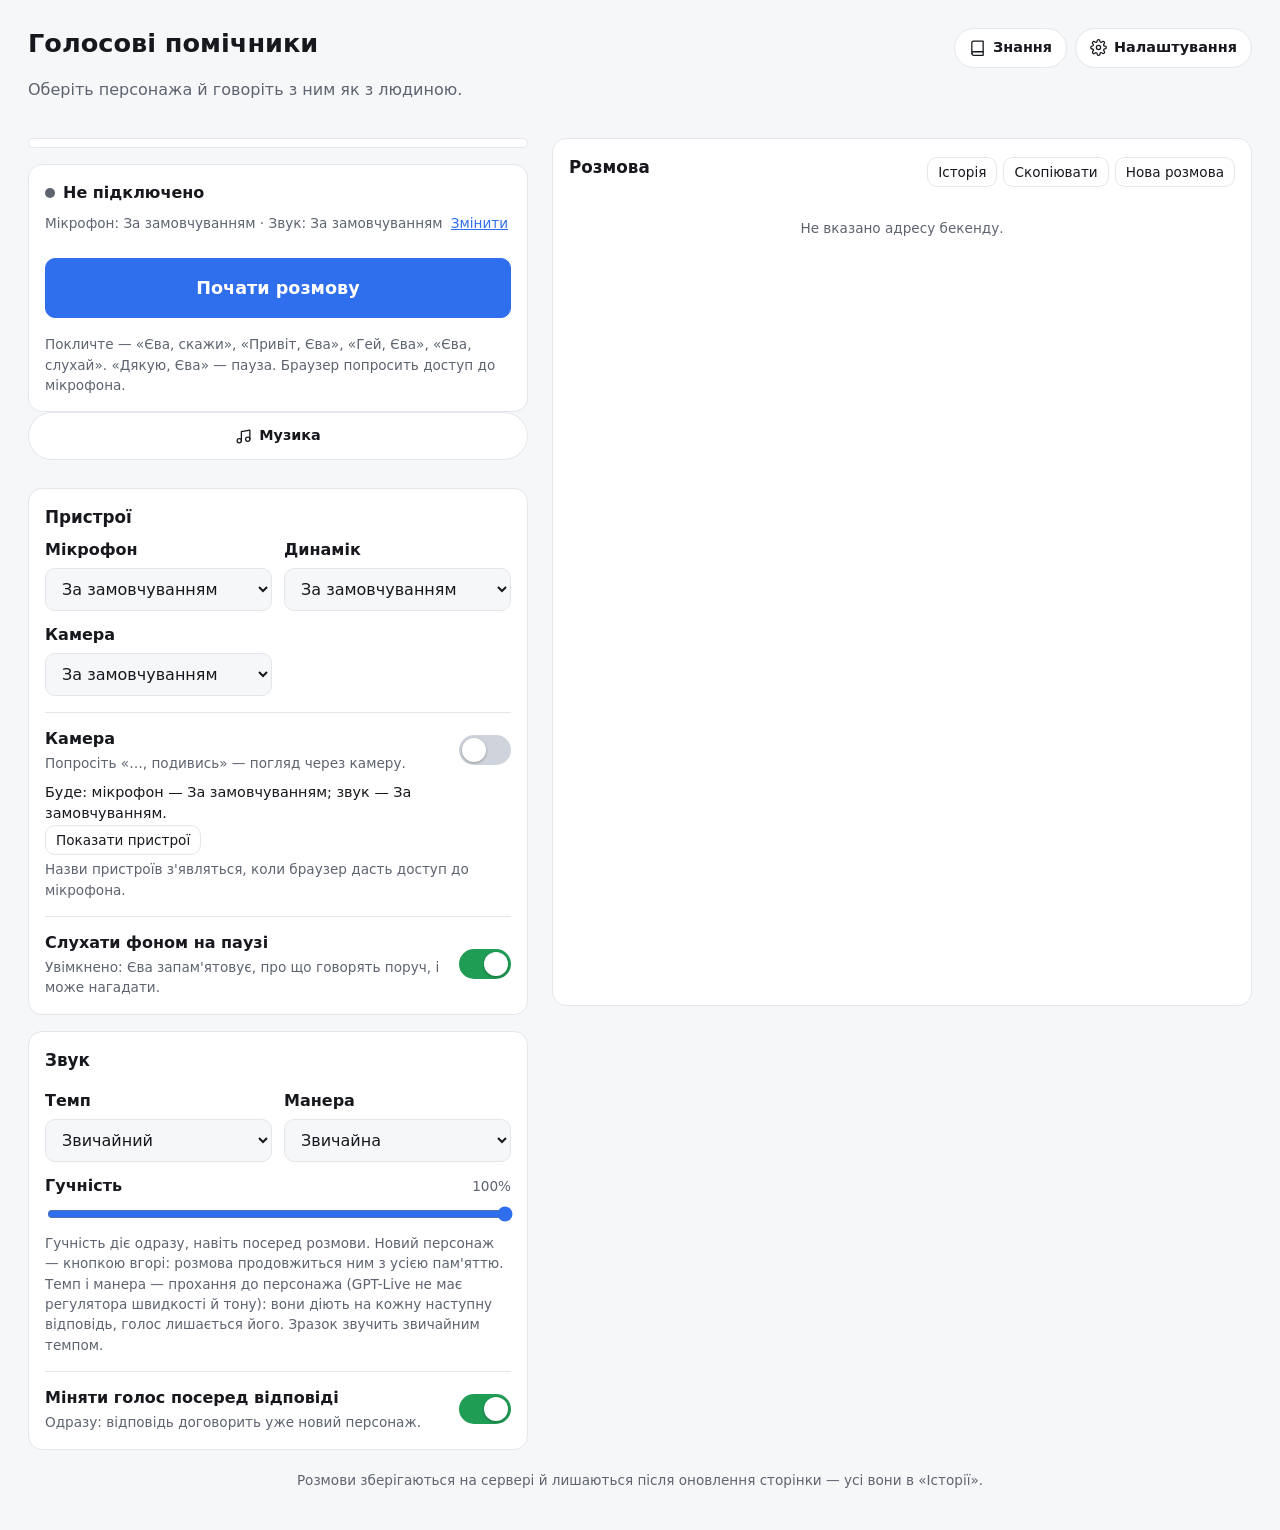
==== web/index.html @ 14c35d4f "Музика: кнопка на старому місці (над панеллю, де була картка), не в шапці Co-Authored-By: Claude Son" ====
<!doctype html>
<html lang="uk">
<head>
  <meta charset="utf-8">
  <meta name="viewport" content="width=device-width, initial-scale=1">
  <title>Голосові помічники</title>
  <meta name="description" content="Голосові помічники з характером: розмова голосом через GPT-Live.">
  <link rel="icon" type="image/png" sizes="32x32" href="favicon-32.png">
  <link rel="icon" type="image/png" sizes="48x48" href="favicon-48.png">
  <link rel="apple-touch-icon" href="apple-touch-icon.png">
  <link rel="stylesheet" href="style.css">
  <script src="config.js"></script>
  <script src="app.js" defer></script>
</head>
<body>
  <main class="wrap app">
    <header class="page-head">
      <div>
        <h1>Голосові помічники</h1>
        <p class="sub">Оберіть персонажа й говоріть з ним як з людиною.</p>
      </div>
      <nav class="head-links" aria-label="Сторінки">
        <a id="knowledgeLink" class="nav-btn" href="knowledge.html" hidden
          title="Список гостей і факти про подію для консьєржа: завантажити таблицю чи документ"><svg class="nav-icon" viewBox="0 0 24 24" aria-hidden="true"><path d="M4 5.5A2.5 2.5 0 0 1 6.5 3H20v15H6.5A2.5 2.5 0 0 0 4 20.5z"/><path d="M4 20.5A2.5 2.5 0 0 0 6.5 23H20v-5"/></svg><span>Знання</span></a>
        <a id="settingsLink" class="nav-btn" href="settings.html" aria-label="Налаштування"
          title="Версія й моделі, довідка"><svg class="nav-icon" viewBox="0 0 24 24" aria-hidden="true"><circle cx="12" cy="12" r="3"/><path d="M19.4 15a1.7 1.7 0 0 0 .3 1.8l.1.1a2 2 0 1 1-2.8 2.8l-.1-.1a1.7 1.7 0 0 0-1.8-.3 1.7 1.7 0 0 0-1 1.5V21a2 2 0 1 1-4 0v-.1a1.7 1.7 0 0 0-1.1-1.5 1.7 1.7 0 0 0-1.8.3l-.1.1a2 2 0 1 1-2.8-2.8l.1-.1a1.7 1.7 0 0 0 .3-1.8 1.7 1.7 0 0 0-1.5-1H3a2 2 0 1 1 0-4h.1a1.7 1.7 0 0 0 1.5-1.1 1.7 1.7 0 0 0-.3-1.8l-.1-.1a2 2 0 1 1 2.8-2.8l.1.1a1.7 1.7 0 0 0 1.8.3H9a1.7 1.7 0 0 0 1-1.5V3a2 2 0 1 1 4 0v.1a1.7 1.7 0 0 0 1 1.5 1.7 1.7 0 0 0 1.8-.3l.1-.1a2 2 0 1 1 2.8 2.8l-.1.1a1.7 1.7 0 0 0-.3 1.8V9a1.7 1.7 0 0 0 1.5 1H21a2 2 0 1 1 0 4h-.1a1.7 1.7 0 0 0-1.5 1z"/></svg><span class="wide-only">Налаштування</span></a>
      </nav>
    </header>

    <nav id="characters" class="mode-tabs" role="tablist" aria-label="Персонаж"></nav>
    <!-- «Консьєрж» is hidden for now (the code stays): the page always opens an assistant call. -->
    <button id="modeAssistant" type="button" hidden></button>
    <button id="modeConcierge" type="button" hidden></button>

    <section class="card call">
      <div class="status-line">
        <span id="dot" class="dot" aria-hidden="true"></span>
        <span id="status">Не підключено</span>
      </div>
      <p id="meter" class="meter" hidden
        title="Час, поки відкрита сесія GPT-Live (разом з першими 15 с паузи), і орієнтовна ціна за ним. Інструменти й підсумок фонового слухання оплачуються окремо й тут не враховані."></p>
      <p id="callDevices" class="call-devices"><span id="callDevicesText"></span>
        <a href="#devices" class="call-devices-link">Змінити</a></p>
      <div id="concierge" class="concierge" hidden data-off>
        <div class="guest-line">
          <span class="muted small">Гість</span>
          <strong id="guestName">ще не назвався</strong>
          <span id="guestBadge" class="guest-badge" hidden></span>
        </div>
        <div class="checkin-line">
          <span id="checkinCount" class="muted small">Відмічено гостей: —</span>
          <button id="checkinReset" class="btn ghost small-btn" type="button">Скинути відмітки</button>
        </div>
        <label class="setting check-setting" for="checkQuestion">
          <span class="setting-text">
            <span class="setting-title">Перевірочне питання</span>
            <span id="checkQuestionInfo" class="hint">Після імені помічник питає щось із запису гостя (посаду, хобі…).</span>
          </span>
          <input id="checkQuestion" type="checkbox" class="switch" role="switch" checked>
        </label>
        <p id="conciergeInfo" class="hint">Помічник вітає людину, питає ім'я, звіряє його зі списком у «Знаннях» (двоє з
          однаковим ім'ям — питає прізвище) і ставить одне перевірочне питання. Потім — «Наступний гість».</p>
      </div>
      <div class="voice-block">
        <p id="voiceInfo" class="hint"></p>
        <div id="voiceVariantRow" class="voice-variant" hidden>
          <label class="block-label" for="voiceVariant">Голос</label>
          <div class="row voice-pick">
            <select id="voiceVariant">
              <option value="own">Створений голос (новий)</option>
              <option value="preset">Старий голос (пресет)</option>
            </select>
            <button id="voicePreview" class="btn" disabled>▶ Прослухати</button>
          </div>
          <p id="voiceVariantInfo" class="hint"></p>
        </div>
        <!-- The picked character: set by the buttons above, kept here for the page's logic. -->
        <select id="voice" disabled hidden><option>Завантаження…</option></select>
        <button id="voiceApply" class="btn primary wide" hidden>Застосувати</button>
      </div>
      <button id="talk" class="btn primary big">Почати розмову</button>

      <div class="row">
        <button id="resume" class="btn primary" hidden>Продовжити</button>
        <button id="pause" class="btn ghost" hidden>Пауза</button>
        <button id="micMute" class="btn ghost" type="button" aria-pressed="false" hidden>Вимкнути мікрофон</button>
        <button id="nextGuest" class="btn" hidden>Наступний гість</button>
      </div>
      <p id="wakeHint" class="hint">Покличте помічника на ім'я — «…, скажи», «Привіт, …». «Дякую, …» — пауза.</p>
    </section>

    <div class="music-entry">
      <button id="musicBtn" class="nav-btn music-btn music-entry-btn" type="button" aria-expanded="false" aria-controls="musicCard"
        title="Музика: пісні, Шазам, створити пісню"><svg class="nav-icon" viewBox="0 0 24 24" aria-hidden="true"><path d="M9 18V5l12-2v13"/><circle cx="6" cy="18" r="3"/><circle cx="18" cy="16" r="3"/></svg><span>Музика</span><span id="musicBadge" class="music-badge" hidden></span></button>
    </div>

    <section id="musicCard" class="card" hidden>
      <div class="card-head">
        <h2>Музика</h2>
        <button id="musicClose" class="btn ghost small-btn" type="button" aria-label="Закрити панель «Музика»">✕</button>
      </div>
      <nav class="mode-tabs music-tabs" role="tablist" aria-label="Музика">
        <button type="button" role="tab" data-music-tab="songs" aria-selected="true" aria-controls="musicSongs">Пісні</button>
        <button type="button" role="tab" data-music-tab="shazam" aria-selected="false" aria-controls="musicShazam">Шазам</button>
        <button type="button" role="tab" data-music-tab="create" aria-selected="false" aria-controls="musicCreate">Створити</button>
      </nav>

      <div id="musicSongs" role="tabpanel" data-music-panel="songs">
        <!-- Extensions and audio types, not «audio/*»: with the wildcard iOS offers the photo library and the camera first. -->
        <input id="songFile" type="file" accept=".mp3,.m4a,.aac,.wav,.ogg,.opus,.flac,audio/mpeg,audio/mp4,audio/x-m4a,audio/aac,audio/wav,audio/x-wav,audio/ogg,audio/flac" multiple hidden>
        <div class="row song-row">
          <select id="songSelect" aria-label="Пісня" disabled><option>Пісень ще немає</option></select>
          <button id="songPlay" class="btn primary" type="button" disabled>▶ Увімкнути</button>
          <button id="songDelete" class="btn ghost" type="button" disabled>Видалити</button>
        </div>
        <div class="song-seek">
          <span id="songTime" class="muted small">0:00</span>
          <input id="songSeek" type="range" min="0" max="0" step="1" value="0" aria-label="Позиція в пісні" disabled>
          <span id="songDuration" class="muted small">0:00</span>
        </div>
        <label class="btn ghost small-btn file-btn song-add" for="songFile">Додати пісню з файлу</label>
        <p id="songInfo" class="hint">Пісні спільні для всіх пристроїв і людей: додали з ноутбука — є й на телефоні колеги. Поки грає пісня, помічник на паузі й мовчить, мікрофон вимкнено. Увімкнути можна кнопкою або голосом — «…, увімкни …». Якщо розмова ще йде, пісня чекає 5 секунд тиші.</p>
      </div>

      <div id="musicShazam" role="tabpanel" data-music-panel="shazam" hidden>
        <button id="shazamBtn" class="btn primary big shazam-btn" type="button">🎧 Слухати</button>
        <p id="shazamStatus" class="hint">Піднесіть телефон до музики — послухаю 10 секунд і скажу, що це. Або голосом: «…, що це грає?»</p>
        <div id="shazamResult" class="track-card" hidden></div>
        <div id="shazamHistoryBlock" hidden>
          <h3 class="music-sub">Нещодавно впізнані</h3>
          <ul id="shazamHistory" class="track-history"></ul>
        </div>
      </div>

      <div id="musicCreate" role="tabpanel" data-music-panel="create" hidden>
        <label class="block-label" for="genPrompt">Яка пісня</label>
        <textarea id="genPrompt" rows="2" maxlength="1500"
          placeholder="Весела поп-пісня про осінній Львів, жіночий вокал, гітара, бадьорий темп"></textarea>
        <label class="block-label" for="genLyrics">Текст <span class="muted small">(необов'язково)</span></label>
        <textarea id="genLyrics" rows="4" maxlength="4000" placeholder="[Verse]&#10;…&#10;[Chorus]&#10;…"></textarea>
        <div class="row gen-row">
          <input id="genTitle" type="text" maxlength="80" placeholder="Назва (необов'язково)" aria-label="Назва пісні">
          <label class="gen-check"><input id="genInstrumental" type="checkbox"> Без вокалу</label>
        </div>
        <button id="genBtn" class="btn primary wide" type="button">Створити пісню</button>
        <p id="genInfo" class="hint">Пісня пишеться хвилину-дві й з'являється у «Піснях» — для всіх. Або голосом: «…, напиши пісню про …».</p>
        <ul id="genJobs" class="gen-jobs"></ul>
      </div>
    </section>

    <section id="conversation" class="card">
      <div class="card-head">
        <h2>Розмова</h2>
        <div class="head-actions">
          <a id="historyLink" class="btn ghost small-btn" href="history.html" title="Усі збережені розмови">Історія</a>
          <button id="copyChat" class="btn ghost small-btn">Скопіювати</button>
          <button id="newChat" class="btn ghost small-btn">Нова розмова</button>
        </div>
      </div>
      <div id="log" class="log" aria-live="polite">
        <p class="muted empty">Тут з'являтиметься текст розмови.</p>
      </div>
    </section>

    <section id="devices" class="card">
      <h2>Пристрої</h2>
      <div class="devices">
        <div>
          <label for="micSelect">Мікрофон</label>
          <select id="micSelect"><option value="">За замовчуванням</option></select>
        </div>
        <div>
          <label for="speakerSelect">Динамік</label>
          <select id="speakerSelect"><option value="">За замовчуванням</option></select>
          <p id="speakerFixed" class="device-fixed" hidden></p>
        </div>
        <div>
          <label for="cameraSelect">Камера</label>
          <select id="cameraSelect"><option value="">За замовчуванням</option></select>
        </div>
      </div>
      <label class="setting" for="camera">
        <span class="setting-text">
          <span class="setting-title">Камера</span>
          <span id="cameraInfo" class="hint">Попросіть «…, подивись» — погляд через камеру.</span>
        </span>
        <input id="camera" type="checkbox" class="switch" role="switch">
      </label>
      <!-- Phones and tablets: which side looks. Front — «подивись на мене»; back — what is in front of you. -->
      <div id="cameraFacing" class="facing" role="group" aria-label="Яка камера" hidden>
        <button type="button" class="btn" data-facing="user" aria-pressed="true">Фронтальна</button>
        <button type="button" class="btn" data-facing="environment" aria-pressed="false">Задня</button>
      </div>
      <video id="cameraView" class="camera-view" autoplay muted playsinline hidden></video>
      <p id="devicesNow" class="devices-now"></p>
      <button id="devicesAllow" class="btn small-btn" type="button" hidden>Показати пристрої</button>
      <p id="devicesInfo" class="hint">Назви пристроїв з'являться, коли браузер дасть доступ до мікрофона.</p>
      <label class="setting" for="bgListen">
        <span class="setting-text">
          <span class="setting-title">Слухати фоном на паузі</span>
          <span id="bgListenInfo" class="hint">Помічник запам'ятовує, про що говорять поруч, і може нагадати.</span>
        </span>
        <input id="bgListen" type="checkbox" class="switch" role="switch" checked>
      </label>
    </section>

    <section id="voiceCard" class="card">
      <h2>Звук</h2>
      <div class="settings">
        <div>
          <label for="speed">Темп</label>
          <select id="speed">
            <option value="slow">Повільніше</option>
            <option value="normal">Звичайний</option>
            <option value="fast">Швидше</option>
          </select>
        </div>
        <div>
          <label for="style">Манера</label>
          <select id="style">
            <option value="calm">Спокійна</option>
            <option value="normal">Звичайна</option>
            <option value="expressive">Емоційна</option>
          </select>
        </div>
      </div>
      <div class="label-row">
        <label for="volume">Гучність</label>
        <span id="volumeValue" class="muted small"></span>
      </div>
      <input id="volume" type="range" min="0" max="100" step="5">
      <p class="hint">Гучність діє одразу, навіть посеред розмови. Новий персонаж — кнопкою вгорі: розмова
        продовжиться ним з усією пам'яттю. Темп і манера — прохання до персонажа (GPT-Live не має
        регулятора швидкості й тону): вони діють на кожну наступну відповідь, голос лишається його. Зразок звучить
        звичайним темпом.</p>
      <label class="setting" for="voiceNow">
        <span class="setting-text">
          <span class="setting-title">Міняти голос посеред відповіді</span>
          <span id="voiceNowInfo" class="hint">Відповідь договорить уже новий персонаж.</span>
        </span>
        <input id="voiceNow" type="checkbox" class="switch" role="switch" checked>
      </label>
    </section>

    <footer class="muted small">Розмови зберігаються на сервері й лишаються після оновлення сторінки — усі вони в «Історії».</footer>
  </main>
  <dialog id="noMic" class="dialog" aria-labelledby="noMicTitle">
    <h2 id="noMicTitle">Мікрофон у цьому браузері недоступний</h2>
    <p id="noMicText"></p>
    <p id="noMicIos" class="hint" hidden>Apple змушує всі браузери на iPhone працювати на рушії Safari, і цей
      браузер не передає сторінкам мікрофон — тому вікно дозволу навіть не з'являється. Якщо потрібен саме він:
      «Параметри» → «Застосунки» → браузер → «Мікрофон» (увімкніть, якщо є), оновіть його й перезапустіть.</p>
    <div class="row">
      <a id="openSafari" class="btn primary" href="#">Відкрити в Safari</a>
      <button id="copyLink" class="btn" type="button">Скопіювати посилання</button>
      <button id="noMicClose" class="btn ghost" type="button">Зрозуміло</button>
    </div>
  </dialog>
  <audio id="remote" autoplay></audio>
</body>
</html>
---- web/style.css ----
:root {
  --bg: #f6f7f9;
  --card: #ffffff;
  --text: #16181d;
  --muted: #5d6470;
  --line: #e3e6eb;
  --accent: #2f6fed;
  --accent-text: #ffffff;
  --ok: #1f9d55;
  --warn: #c27c0e;
  --err: #d14343;
  --user: #eef3ff;
  --bot: #f1f2f4;
  --switch-off: #cfd4dc;
}
@media (prefers-color-scheme: dark) {
  :root {
    --bg: #0f1115;
    --card: #171a21;
    --text: #e8eaed;
    --muted: #9aa1ad;
    --line: #2a2f39;
    --accent: #5b8ef5;
    --user: #1c2742;
    --bot: #1f232b;
    --switch-off: #3a404c;
  }
}
* { box-sizing: border-box; }
body {
  margin: 0;
  background: var(--bg);
  color: var(--text);
  font: 16px/1.5 system-ui, -apple-system, "Segoe UI", Roboto, sans-serif;
}
.wrap { max-width: 640px; margin: 0 auto; padding: 24px 16px 48px; }
h1 { font-size: 1.6rem; margin: 0 0 4px; }
h2 { font-size: 1.05rem; margin: 0 0 8px; }
.sub, .muted { color: var(--muted); }
.small { font-size: 0.85rem; }
.card {
  background: var(--card);
  border: 1px solid var(--line);
  border-radius: 14px;
  padding: 16px;
  margin-top: 16px;
}
.row { display: flex; gap: 8px; flex-wrap: wrap; align-items: center; }
.row[hidden] { display: none; }
input, select, textarea {
  flex: 1 1 200px;
  min-width: 0;
  padding: 10px 12px;
  border-radius: 10px;
  border: 1px solid var(--line);
  background: var(--bg);
  color: var(--text);
  font: inherit;
}
select { width: 100%; cursor: pointer; }
label { display: block; font-weight: 600; margin-bottom: 6px; }
.btn {
  padding: 10px 16px;
  border-radius: 10px;
  border: 1px solid var(--line);
  background: var(--card);
  color: var(--text);
  font: inherit;
  cursor: pointer;
}
.btn:disabled { opacity: 0.55; cursor: default; }
.btn.primary { background: var(--accent); border-color: var(--accent); color: var(--accent-text); }
.btn.ghost { background: transparent; }
.btn.big { width: 100%; padding: 16px; font-size: 1.1rem; font-weight: 600; margin: 12px 0 4px; }
.btn.danger { background: var(--err); border-color: var(--err); color: #fff; }
.hint { margin: 4px 0 0; font-size: 0.85rem; color: var(--muted); }
.status-line { display: flex; align-items: center; gap: 8px; font-weight: 600; }
.dot { width: 10px; height: 10px; border-radius: 50%; background: var(--muted); }
.dot.live { background: var(--ok); animation: pulse 1.4s infinite; }
.dot.busy { background: var(--warn); }
.dot.err { background: var(--err); }
.dot.wait { background: var(--accent); }
.dot.think { background: var(--warn); animation: pulse 0.8s infinite; }
.dot.speak { background: var(--accent); animation: pulse 0.6s infinite; }
.call .row { margin-top: 8px; }
.call .row .btn { flex: 1 1 140px; }
.settings { display: grid; grid-template-columns: repeat(auto-fit, minmax(160px, 1fr)); gap: 12px; margin: 16px 0 12px; }
.settings select { width: 100%; }
input[type="range"] { width: 100%; padding: 0; border: 0; background: none; accent-color: var(--accent); }
.small-btn { padding: 4px 10px; font-size: 0.85rem; }
.card > .row + .settings, .card > .hint + .row { margin-top: 8px; }
@keyframes pulse { 50% { opacity: 0.35; } }

/* A setting row: what it does on the left, an on/off switch on the right. */
.setting {
  display: flex; align-items: center; justify-content: space-between; gap: 16px;
  margin: 16px 0 0; padding-top: 14px; border-top: 1px solid var(--line);
  font-weight: normal; cursor: pointer;
}
.setting-text { display: flex; flex-direction: column; min-width: 0; }
.setting-title { font-weight: 600; }
.setting .hint { margin: 2px 0 0; }
.switch {
  appearance: none; -webkit-appearance: none;
  flex: 0 0 auto; width: 52px; height: 30px; min-width: 52px;
  margin: 0; padding: 0; border: 0; border-radius: 999px;
  background: var(--switch-off); position: relative; cursor: pointer;
  transition: background 0.2s ease;
}
.switch::before {
  content: ""; position: absolute; top: 3px; left: 3px;
  width: 24px; height: 24px; border-radius: 50%;
  background: #fff; box-shadow: 0 1px 3px rgba(0, 0, 0, 0.3);
  transition: transform 0.2s ease;
}
.switch:checked { background: var(--ok); }
.switch:checked::before { transform: translateX(22px); }
.switch:focus-visible { outline: 2px solid var(--accent); outline-offset: 3px; }

h2 label { display: inline; margin: 0; font-weight: inherit; }
.voice-pick { flex-wrap: nowrap; }
.voice-pick select { flex: 1 1 0; width: auto; }
.voice-pick .btn { flex: 0 0 auto; white-space: nowrap; }
.call .voice-block { margin-top: 12px; }
.call .voice-block .block-label { display: block; font-weight: 600; margin-bottom: 6px; }
.call .voice-block .voice-pick { margin-top: 0; }
.call .voice-block .voice-pick .btn { flex: 0 0 auto; }
.call .voice-block + .btn.big { margin-top: 12px; }
.btn.wide { width: 100%; margin-top: 8px; }
.label-row { display: flex; justify-content: space-between; align-items: baseline; margin-top: 4px; }
.label-row label { margin-bottom: 6px; }
.card-head { display: flex; justify-content: space-between; align-items: center; gap: 8px; }
.head-actions { display: flex; gap: 6px; flex-wrap: wrap; justify-content: flex-end; }
.meter { margin: 6px 0 0; font-size: 0.85rem; color: var(--muted); font-variant-numeric: tabular-nums; }
.log { max-height: 50vh; overflow-y: auto; display: flex; flex-direction: column; gap: 8px; }
.msg { padding: 8px 12px; border-radius: 12px; max-width: 90%; white-space: pre-wrap; word-wrap: break-word; }
.msg.user { background: var(--user); align-self: flex-end; }
.msg.assistant { background: var(--bot); align-self: flex-start; }
.msg.system { color: var(--muted); font-size: 0.85rem; align-self: center; background: none; }
.empty { margin: 0; }
footer { margin-top: 20px; text-align: center; }



/* Devices: microphone, speaker, camera */
/* One column on a phone: two side by side cut the names to «За замовчуванн…». */
.devices { display: grid; grid-template-columns: repeat(auto-fit, minmax(260px, 1fr)); gap: 12px; }
.devices select { width: 100%; }
.devices select[hidden] { display: none; }
/* The output where the page can't pick it (iPhone, Android): a plain line, not a dropdown. */
.device-fixed { margin: 0; padding: 10px 0; overflow-wrap: anywhere; }
.camera-view {
  display: block; width: 100%; max-height: 240px; margin-top: 12px;
  border-radius: 10px; background: #000; object-fit: contain;
}
.camera-view[hidden] { display: none; }
.camera-view.mirror { transform: scaleX(-1); }
/* Фронтальна / Задня (phones): two halves of one control, the picked one filled. */
.facing { display: flex; gap: 8px; margin-top: 12px; }
.facing[hidden] { display: none; }
.facing .btn { flex: 1 1 0; padding: 10px 8px; }
.facing .btn[aria-pressed="true"] { background: var(--accent); border-color: var(--accent); color: var(--accent-text); }

/* «Мікрофон недоступний» (web/app.js showNoMic) */
.dialog { border: 1px solid var(--line); border-radius: 14px; background: var(--card); color: var(--text);
  padding: 16px; width: min(440px, calc(100vw - 32px)); box-shadow: 0 12px 40px rgba(0, 0, 0, 0.25); }
.dialog::backdrop { background: rgba(0, 0, 0, 0.45); }
.dialog h2 { margin: 0 0 8px; font-size: 1.05rem; }
.dialog p { margin: 0 0 10px; }
.dialog .row { margin-top: 12px; }
a.btn { text-decoration: none; display: inline-flex; align-items: center; justify-content: center; }
.btn[hidden] { display: none; }

/* «Зараз: мікрофон — …; звук — …» (web/app.js showDevicesNow) */
.devices-now { margin: 8px 0 0; font-size: 0.9rem; }
.devices-now:empty { display: none; }

/* In the call card: what she hears from and plays to, without scrolling down to «Пристрої». */
.call-devices { margin: 8px 0 0; font-size: 0.85rem; color: var(--muted); overflow-wrap: anywhere; }
.call-devices:has(#callDevicesText:empty) { display: none; }
.call-devices-link { color: var(--accent); white-space: nowrap; margin-left: 4px; }
#devices { scroll-margin-top: 12px; }

/* Header with a link to the other page («Знання» ↔ «← До Єви») */
.page-head { display: flex; justify-content: space-between; align-items: flex-start; gap: 12px; }
.header-link { flex: 0 0 auto; margin-top: 6px; text-decoration: none; }

/* «Знання» (web/knowledge.html) */
.banner { margin: 16px 0 0; padding: 10px 14px; border-radius: 10px; font-size: 0.9rem;
  border: 1px solid var(--warn); color: var(--text); background: color-mix(in srgb, var(--warn) 12%, var(--card)); }
.field { width: 100%; }
.hint a, .sub a { color: var(--accent); }
label.gap { margin-top: 12px; }
.drop { display: flex; flex-direction: column; align-items: center; gap: 4px; text-align: center; margin: 16px 0 0;
  padding: 22px 16px; border: 2px dashed var(--line); border-radius: 12px; background: var(--bg);
  font-weight: normal; cursor: pointer; transition: border-color 0.15s, background 0.15s; }
.drop input { position: absolute; width: 1px; height: 1px; opacity: 0; pointer-events: none; }
.drop:hover, .drop.over { border-color: var(--accent); }
.drop.over { background: color-mix(in srgb, var(--accent) 8%, var(--bg)); }
.drop:focus-within { outline: 2px solid var(--accent); outline-offset: 2px; }
.drop.busy { opacity: 0.6; pointer-events: none; }
.drop-title { font-weight: 600; }
.status-msg { margin: 10px 0 0; font-size: 0.9rem; }
.status-msg.ok { color: var(--ok); }
.status-msg.err { color: var(--err); }
.preview { margin-top: 16px; padding-top: 14px; border-top: 1px solid var(--line); }
h3 { font-size: 1rem; margin: 0; }
.warnings { margin: 6px 0 0; padding-left: 18px; font-size: 0.85rem; color: var(--warn); }
.warnings:empty { display: none; }
.records { display: grid; grid-template-columns: repeat(auto-fill, minmax(260px, 1fr)); gap: 8px; margin-top: 10px; }
.records > .hint { grid-column: 1 / -1; }
.records[hidden] { display: none; }
.record { background: var(--bg); border: 1px solid var(--line); border-radius: 10px; padding: 10px 12px; min-width: 0; }
.record-head { display: flex; justify-content: space-between; align-items: flex-start; gap: 8px; }
.record strong { overflow-wrap: anywhere; }
.record.checked { border-color: var(--ok); }
.check-badge { flex: 0 0 auto; font-size: 0.75rem; padding: 1px 8px; border-radius: 999px; color: var(--ok);
  border: 1px solid var(--ok); white-space: nowrap; }
.record dl { margin: 6px 0 0; font-size: 0.85rem; }
.record dt { color: var(--muted); font-size: 0.78rem; overflow-wrap: anywhere; }
.record dd { margin: 0 0 6px; overflow-wrap: anywhere; }
.icon-btn { flex: 0 0 auto; width: 28px; height: 28px; border-radius: 8px; border: 1px solid var(--line);
  background: var(--card); color: var(--muted); font: inherit; line-height: 1; cursor: pointer; }
.icon-btn:hover { color: var(--err); border-color: var(--err); }
.actions { margin-top: 12px; }
.sets { display: flex; flex-direction: column; gap: 10px; margin-top: 8px; }
.set { border: 1px solid var(--line); border-radius: 12px; padding: 12px; }
.set.off .set-text { opacity: 0.6; }
.set-head { display: flex; justify-content: space-between; align-items: flex-start; gap: 12px; }
.set-text { display: flex; flex-direction: column; min-width: 0; }
.set-text strong { overflow-wrap: anywhere; }
.set-switch { display: flex; align-items: center; gap: 8px; margin: 0; font-weight: normal; cursor: pointer; flex: 0 0 auto; }
.set-actions { margin-top: 10px; }
.danger-text { color: var(--err); }
textarea { display: block; width: 100%; resize: vertical; line-height: 1.45; }
.set-switches { display: flex; flex-direction: column; align-items: flex-end; gap: 6px; flex: 0 0 auto; }
.set-kind { display: inline-block; margin-right: 6px; font-size: 0.75rem; padding: 1px 8px; border-radius: 999px;
  border: 1px solid var(--line); color: var(--muted); }
.set-kind.pinned { border-color: var(--accent); color: var(--accent); }
.text-view { margin-top: 10px; }
.text-view[hidden] { display: none; }
.meter.over { color: var(--err); font-weight: 600; }
.mode-tabs + [role="tabpanel"] { margin-top: 4px; }
@media (max-width: 520px) {
  .set-head { flex-direction: column; }
  .set-switches { align-items: stretch; width: 100%; }
  .set-switch { justify-content: space-between; }
}

/* «Історія» (web/history.html): a conversation per card, opened in place */
.conv-head { display: flex; justify-content: space-between; align-items: flex-start; gap: 12px; width: 100%;
  padding: 0; border: 0; background: none; color: inherit; font: inherit; text-align: left; cursor: pointer; }
.conv-head[aria-expanded="true"] strong { color: var(--accent); }
.set.current { border-color: var(--accent); }
.badge-now { flex: 0 0 auto; font-size: 0.75rem; padding: 2px 8px; border-radius: 999px;
  background: var(--accent); color: var(--accent-text); }
.conv-body { margin-top: 12px; padding-top: 12px; border-top: 1px solid var(--line); }
.conv-body[hidden] { display: none; }
.conv-log { max-height: none; overflow: visible; }
.conv-log .msg { margin: 0; }

/* «Помічниця» / «Консьєрж» — the top switch (web/index.html) */
.mode-tabs { display: flex; gap: 4px; margin-top: 16px; padding: 4px; border-radius: 12px; background: var(--card);
  border: 1px solid var(--line); }
.mode-tabs button { flex: 1; padding: 8px 12px; border: 0; border-radius: 9px; background: none; color: var(--muted);
  font: inherit; font-weight: 600; cursor: pointer; }
.mode-tabs button[aria-selected="true"] { background: var(--accent); color: var(--accent-text); }
.mode-tabs button:focus-visible { outline: 2px solid var(--accent); outline-offset: 2px; }
.concierge { margin-top: 10px; padding: 10px 12px; border-radius: 10px; background: var(--bg); border: 1px solid var(--line); }
.concierge[hidden] { display: none; }
.guest-line { display: flex; flex-wrap: wrap; align-items: baseline; gap: 6px 8px; }
.guest-line strong { overflow-wrap: anywhere; }
.checkin-line { display: flex; justify-content: space-between; align-items: center; gap: 8px; margin-top: 6px; }
.concierge .check-setting { margin-top: 10px; padding-top: 10px; }
.guest-badge { font-size: 0.8rem; padding: 1px 8px; border-radius: 999px; border: 1px solid currentColor; }
.guest-badge.ok { color: var(--ok); }
.guest-badge.err { color: var(--err); }
.warn-text { color: var(--warn); }
#wakeHint[hidden] { display: none; }

/* «Налаштування» (web/settings.html) */
.wrap.narrow { max-width: 440px; }
form.card[hidden], [role="tabpanel"][hidden] { display: none; }
.kv { display: grid; grid-template-columns: minmax(0, max-content) minmax(0, 1fr); gap: 6px 16px; margin: 12px 0 0; }
.kv dt { color: var(--muted); }
.kv dd { margin: 0; overflow-wrap: anywhere; }
.kv a, .guide a { color: var(--accent); }
@media (max-width: 480px) { .kv { grid-template-columns: minmax(0, 1fr); gap: 0; } .kv dd { margin-bottom: 8px; } }
.pill { flex: 0 0 auto; font-size: 0.8rem; padding: 2px 10px; border-radius: 999px; border: 1px solid var(--line); color: var(--muted); }
.pill:empty { display: none; }
.pill.accent { border-color: var(--accent); color: var(--accent); }
.ok-text { color: var(--ok); }
.links { margin-top: 4px; }
.person select { flex: 0 1 160px; width: auto; }
.person.off .set-text { opacity: 0.6; }
.guide details { border-top: 1px solid var(--line); padding: 10px 0; }
.guide details:first-of-type { border-top: 0; }
.guide summary { font-weight: 600; cursor: pointer; }
.guide p { margin: 8px 0 0; }

/* Header links to the other pages («Знання», «Налаштування», «← До Єви») */
.head-links { display: flex; gap: 8px; flex: 0 0 auto; margin-top: 4px; }
.nav-btn { display: inline-flex; align-items: center; gap: 7px; padding: 8px 14px; border-radius: 999px;
  border: 1px solid var(--line); background: var(--card); color: var(--text); font-size: 0.9rem; font-weight: 600;
  text-decoration: none; white-space: nowrap; transition: border-color 0.15s, color 0.15s, background 0.15s; }
.nav-btn:hover { border-color: var(--accent); color: var(--accent); }
.nav-btn:focus-visible { outline: 2px solid var(--accent); outline-offset: 2px; }
.nav-btn.header-link { margin-top: 4px; }
.nav-icon { width: 17px; height: 17px; flex: 0 0 auto; fill: none; stroke: currentColor; stroke-width: 1.8;
  stroke-linecap: round; stroke-linejoin: round; }
@media (max-width: 480px) {
  .wide-only { display: none; }
  .nav-btn { padding: 8px 11px; }
}

/* The main page on a wide screen: the call and its settings on the left, the conversation on the right at
   full height — not one narrow column in the middle of a big monitor. */
@media (min-width: 1000px) {
  .wrap.app {
    max-width: 1320px; padding: 24px 28px 40px;
    display: grid; grid-template-columns: minmax(380px, 500px) minmax(0, 1fr); column-gap: 24px;
    grid-template-areas:
      "head head"
      "tabs conv"
      "call conv"
      "music conv"
      "devices conv"
      "voice conv"
      "foot foot";
    align-items: start;
  }
  .wrap.app > .page-head { grid-area: head; margin-bottom: 4px; }
  .wrap.app > .mode-tabs { grid-area: tabs; }
  .wrap.app > .call { grid-area: call; }
  .wrap.app > #musicCard { grid-area: music; }
  .wrap.app > #devices { grid-area: devices; }
  .wrap.app > #voiceCard { grid-area: voice; }
  .wrap.app > #conversation {
    grid-area: conv; position: sticky; top: 16px; margin-top: 16px;
    display: flex; flex-direction: column; height: calc(100vh - 32px); min-height: 420px;
  }
  .wrap.app > #conversation .log { flex: 1 1 auto; max-height: none; min-height: 0; margin-top: 8px; }
  .wrap.app > footer { grid-area: foot; }
  .wrap.app .devices { grid-template-columns: repeat(2, minmax(0, 1fr)); }
}
.wrap.wide { max-width: 1100px; }

/* «Музика»: a song picked by hand, played by the button or «увімкни музику» (web/app.js, songs) */
.file-btn { display: inline-block; margin: 0; font-weight: normal; }
.song-row select { flex: 1 1 100%; }
.song-row .btn { flex: 1 1 140px; }
.song-seek { display: flex; align-items: center; gap: 10px; margin-top: 12px; }
.song-seek input { flex: 1 1 auto; width: auto; }
.song-seek span { flex: 0 0 auto; min-width: 2.6em; font-variant-numeric: tabular-nums; }
.song-seek span:last-child { text-align: right; }


/* «Знання»: whose set it is */
.set-who { display: inline-flex; align-items: center; gap: 6px; margin: 0; font-weight: normal; }
.set-who select { width: auto; flex: 0 1 auto; padding: 4px 8px; font-size: 0.85rem; }

/* «Музика»: the header button opens the panel (songs, Шазам, a new song); its icon shows what music is doing. */
.music-btn { position: relative; cursor: pointer; font: inherit; font-size: 0.9rem; font-weight: 600; }
.music-btn[aria-expanded="true"] { border-color: var(--accent); color: var(--accent); }
.music-btn.listening { border-color: var(--err); color: var(--err); animation: pulse 1s ease-in-out infinite; }
.music-btn.playing .nav-icon { animation: music-bob 0.9s ease-in-out infinite; }
.music-btn.busy .nav-icon { animation: pulse 1.6s ease-in-out infinite; }
@keyframes music-bob { 50% { transform: translateY(-2px) rotate(-6deg); } }
.music-badge { position: absolute; top: -3px; right: -3px; width: 11px; height: 11px; border-radius: 50%;
  background: var(--ok); border: 2px solid var(--card); }
.music-badge[hidden] { display: none; }
.music-tabs { margin-top: 4px; border: 1px solid var(--line); background: var(--bg); }
[data-music-panel] { margin-top: 12px; }
[data-music-panel][hidden] { display: none; }
.song-add { margin-top: 12px; }
.music-sub { font-size: 0.9rem; margin: 16px 0 6px; color: var(--muted); font-weight: 600; }

.shazam-btn { margin-top: 4px; }
.shazam-btn.listening { background: var(--err); border-color: var(--err); animation: pulse 1s ease-in-out infinite; }
.track-card { display: grid; grid-template-columns: 84px minmax(0, 1fr); gap: 12px; margin-top: 12px; padding: 12px;
  border: 1px solid var(--line); border-radius: 12px; background: var(--bg); }
.track-card[hidden] { display: none; }
.track-cover { width: 84px; height: 84px; border-radius: 8px; object-fit: cover; background: var(--line); display: grid;
  place-items: center; font-size: 2rem; }
.track-title { font-weight: 700; line-height: 1.3; overflow-wrap: anywhere; }
.track-artist { overflow-wrap: anywhere; }
.track-meta { font-size: 0.85rem; color: var(--muted); }
.track-actions { grid-column: 1 / -1; display: flex; flex-wrap: wrap; gap: 6px; }
.track-actions a, .track-actions button { text-decoration: none; }
.track-history { list-style: none; margin: 0; padding: 0; }
.track-history li { border-top: 1px solid var(--line); }
.track-history button { width: 100%; text-align: left; padding: 8px 2px; background: none; border: 0; color: var(--text);
  font: inherit; cursor: pointer; display: flex; justify-content: space-between; gap: 8px; }
.track-history button:hover { color: var(--accent); }
.track-history .when { color: var(--muted); font-size: 0.8rem; flex: 0 0 auto; }

#musicCreate .block-label { display: block; margin: 8px 0 6px; }
.gen-row { margin-top: 10px; }
.gen-row input[type="text"] { flex: 1 1 200px; }
.gen-check { display: inline-flex; align-items: center; gap: 6px; flex: 0 0 auto; cursor: pointer; }
.gen-check input { flex: 0 0 auto; width: 18px; height: 18px; accent-color: var(--accent); }
.gen-jobs { list-style: none; margin: 12px 0 0; padding: 0; }
.gen-jobs li { display: flex; align-items: center; justify-content: space-between; gap: 8px; padding: 8px 0;
  border-top: 1px solid var(--line); }
.gen-jobs .job-title { font-weight: 600; overflow-wrap: anywhere; }
.gen-jobs .job-state { font-size: 0.85rem; color: var(--muted); }
.gen-jobs .job-state.failed { color: var(--err); }
.gen-jobs .job-state.done { color: var(--ok); }
.gen-jobs .btn { flex: 0 0 auto; }

/* «Музика»: the button sits where the old card was, above the panel it opens. */
.music-entry { margin: 0 0 12px; }
.music-entry-btn { width: 100%; justify-content: center; padding: 12px 14px; }
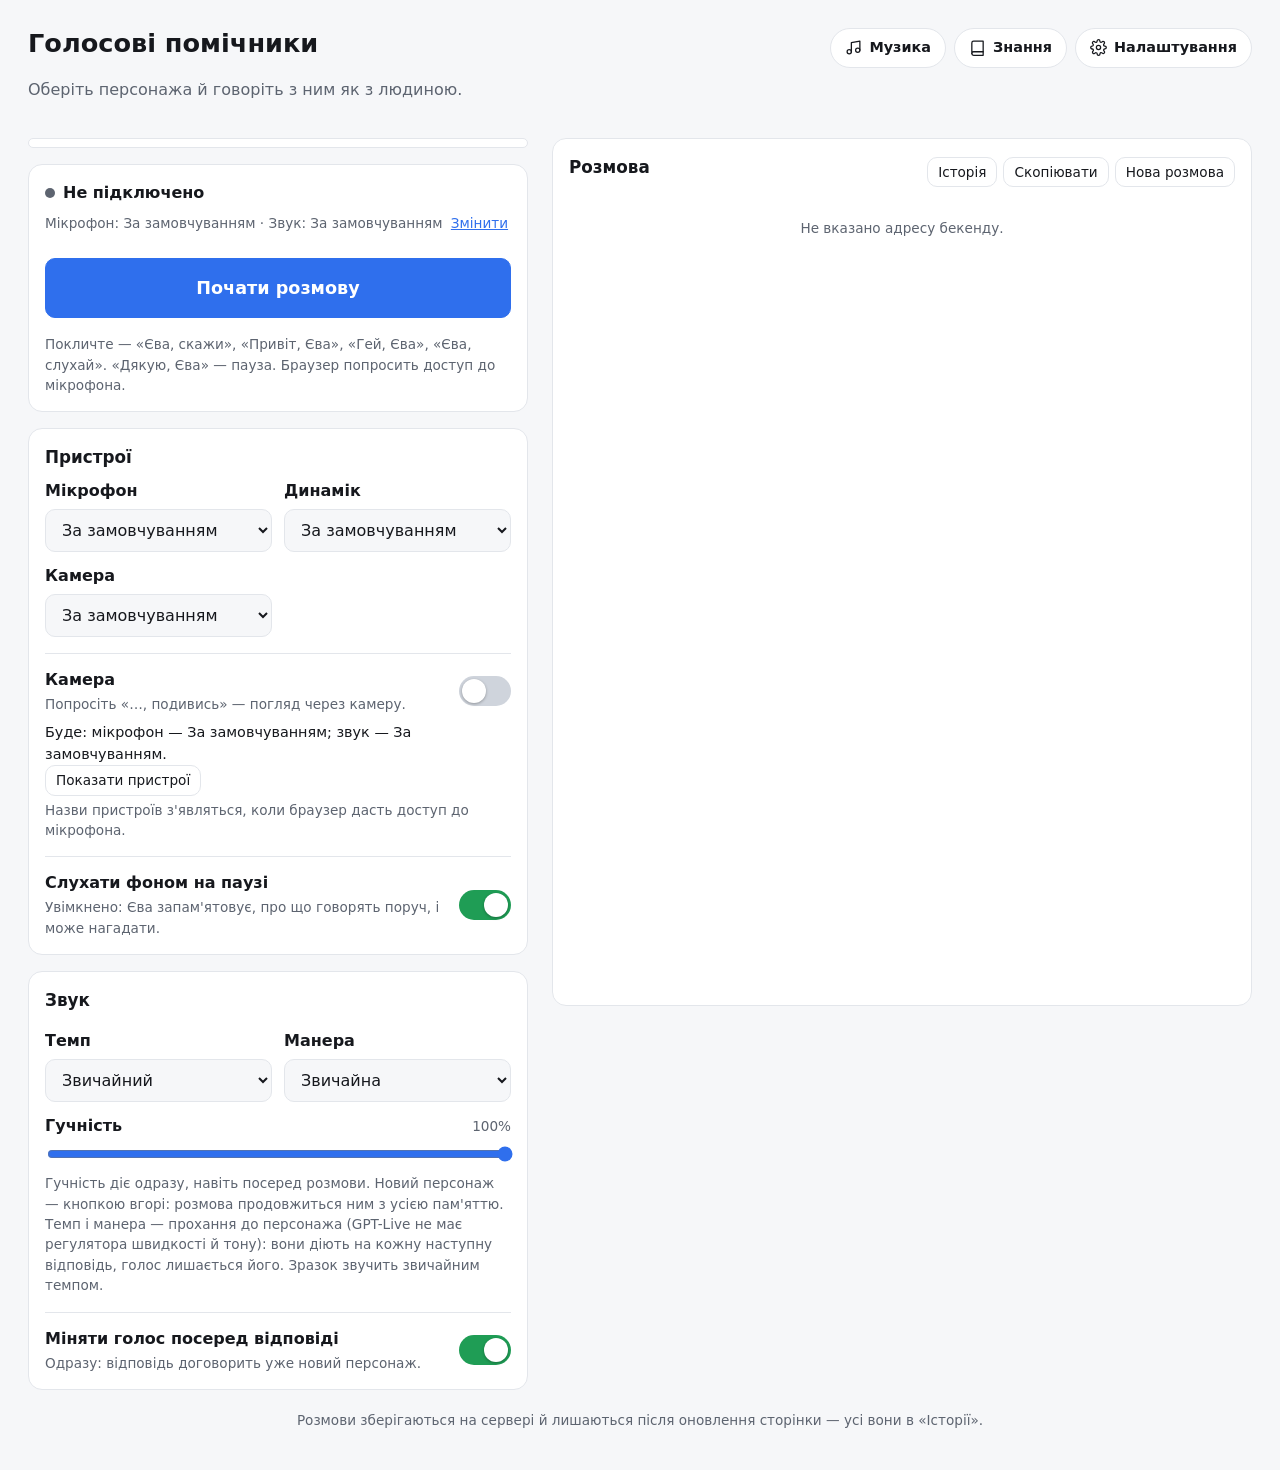
==== commit 8746038f: "Музика: кнопка справа зверху біля «Знань», панель-випадайка (закривається кліком повз і Esc) Co-Auth" ====
--- a/web/index.html
+++ b/web/index.html
@@ -20,10 +20,66 @@
         <p class="sub">Оберіть персонажа й говоріть з ним як з людиною.</p>
       </div>
       <nav class="head-links" aria-label="Сторінки">
+        <button id="musicBtn" class="nav-btn music-btn" type="button" aria-expanded="false" aria-controls="musicCard"
+            title="Музика: пісні, Шазам, створити пісню"><svg class="nav-icon" viewBox="0 0 24 24" aria-hidden="true"><path d="M9 18V5l12-2v13"/><circle cx="6" cy="18" r="3"/><circle cx="18" cy="16" r="3"/></svg><span class="wide-only">Музика</span><span id="musicBadge" class="music-badge" hidden></span></button>
         <a id="knowledgeLink" class="nav-btn" href="knowledge.html" hidden
           title="Список гостей і факти про подію для консьєржа: завантажити таблицю чи документ"><svg class="nav-icon" viewBox="0 0 24 24" aria-hidden="true"><path d="M4 5.5A2.5 2.5 0 0 1 6.5 3H20v15H6.5A2.5 2.5 0 0 0 4 20.5z"/><path d="M4 20.5A2.5 2.5 0 0 0 6.5 23H20v-5"/></svg><span>Знання</span></a>
         <a id="settingsLink" class="nav-btn" href="settings.html" aria-label="Налаштування"
           title="Версія й моделі, довідка"><svg class="nav-icon" viewBox="0 0 24 24" aria-hidden="true"><circle cx="12" cy="12" r="3"/><path d="M19.4 15a1.7 1.7 0 0 0 .3 1.8l.1.1a2 2 0 1 1-2.8 2.8l-.1-.1a1.7 1.7 0 0 0-1.8-.3 1.7 1.7 0 0 0-1 1.5V21a2 2 0 1 1-4 0v-.1a1.7 1.7 0 0 0-1.1-1.5 1.7 1.7 0 0 0-1.8.3l-.1.1a2 2 0 1 1-2.8-2.8l.1-.1a1.7 1.7 0 0 0 .3-1.8 1.7 1.7 0 0 0-1.5-1H3a2 2 0 1 1 0-4h.1a1.7 1.7 0 0 0 1.5-1.1 1.7 1.7 0 0 0-.3-1.8l-.1-.1a2 2 0 1 1 2.8-2.8l.1.1a1.7 1.7 0 0 0 1.8.3H9a1.7 1.7 0 0 0 1-1.5V3a2 2 0 1 1 4 0v.1a1.7 1.7 0 0 0 1 1.5 1.7 1.7 0 0 0 1.8-.3l.1-.1a2 2 0 1 1 2.8 2.8l-.1.1a1.7 1.7 0 0 0-.3 1.8V9a1.7 1.7 0 0 0 1.5 1H21a2 2 0 1 1 0 4h-.1a1.7 1.7 0 0 0-1.5 1z"/></svg><span class="wide-only">Налаштування</span></a>
+
+        <section id="musicCard" class="card music-pop" role="dialog" aria-label="Музика" hidden>
+          <div class="card-head">
+            <h2>Музика</h2>
+            <button id="musicClose" class="btn ghost small-btn" type="button" aria-label="Закрити панель «Музика»">✕</button>
+          </div>
+          <nav class="mode-tabs music-tabs" role="tablist" aria-label="Музика">
+            <button type="button" role="tab" data-music-tab="songs" aria-selected="true" aria-controls="musicSongs">Пісні</button>
+            <button type="button" role="tab" data-music-tab="shazam" aria-selected="false" aria-controls="musicShazam">Шазам</button>
+            <button type="button" role="tab" data-music-tab="create" aria-selected="false" aria-controls="musicCreate">Створити</button>
+          </nav>
+
+          <div id="musicSongs" role="tabpanel" data-music-panel="songs">
+            <!-- Extensions and audio types, not «audio/*»: with the wildcard iOS offers the photo library and the camera first. -->
+            <input id="songFile" type="file" accept=".mp3,.m4a,.aac,.wav,.ogg,.opus,.flac,audio/mpeg,audio/mp4,audio/x-m4a,audio/aac,audio/wav,audio/x-wav,audio/ogg,audio/flac" multiple hidden>
+            <div class="row song-row">
+              <select id="songSelect" aria-label="Пісня" disabled><option>Пісень ще немає</option></select>
+              <button id="songPlay" class="btn primary" type="button" disabled>▶ Увімкнути</button>
+              <button id="songDelete" class="btn ghost" type="button" disabled>Видалити</button>
+            </div>
+            <div class="song-seek">
+              <span id="songTime" class="muted small">0:00</span>
+              <input id="songSeek" type="range" min="0" max="0" step="1" value="0" aria-label="Позиція в пісні" disabled>
+              <span id="songDuration" class="muted small">0:00</span>
+            </div>
+            <label class="btn ghost small-btn file-btn song-add" for="songFile">Додати пісню з файлу</label>
+            <p id="songInfo" class="hint">Пісні спільні для всіх пристроїв і людей: додали з ноутбука — є й на телефоні колеги. Поки грає пісня, помічник на паузі й мовчить, мікрофон вимкнено. Увімкнути можна кнопкою або голосом — «…, увімкни …». Якщо розмова ще йде, пісня чекає 5 секунд тиші.</p>
+          </div>
+
+          <div id="musicShazam" role="tabpanel" data-music-panel="shazam" hidden>
+            <button id="shazamBtn" class="btn primary big shazam-btn" type="button">🎧 Слухати</button>
+            <p id="shazamStatus" class="hint">Піднесіть телефон до музики — послухаю 10 секунд і скажу, що це. Або голосом: «…, що це грає?»</p>
+            <div id="shazamResult" class="track-card" hidden></div>
+            <div id="shazamHistoryBlock" hidden>
+              <h3 class="music-sub">Нещодавно впізнані</h3>
+              <ul id="shazamHistory" class="track-history"></ul>
+            </div>
+          </div>
+
+          <div id="musicCreate" role="tabpanel" data-music-panel="create" hidden>
+            <label class="block-label" for="genPrompt">Яка пісня</label>
+            <textarea id="genPrompt" rows="2" maxlength="1500"
+              placeholder="Весела поп-пісня про осінній Львів, жіночий вокал, гітара, бадьорий темп"></textarea>
+            <label class="block-label" for="genLyrics">Текст <span class="muted small">(необов'язково)</span></label>
+            <textarea id="genLyrics" rows="4" maxlength="4000" placeholder="[Verse]&#10;…&#10;[Chorus]&#10;…"></textarea>
+            <div class="row gen-row">
+              <input id="genTitle" type="text" maxlength="80" placeholder="Назва (необов'язково)" aria-label="Назва пісні">
+              <label class="gen-check"><input id="genInstrumental" type="checkbox"> Без вокалу</label>
+            </div>
+            <button id="genBtn" class="btn primary wide" type="button">Створити пісню</button>
+            <p id="genInfo" class="hint">Пісня пишеться хвилину-дві й з'являється у «Піснях» — для всіх. Або голосом: «…, напиши пісню про …».</p>
+            <ul id="genJobs" class="gen-jobs"></ul>
+          </div>
+        </section>
       </nav>
     </header>
 
@@ -87,65 +143,6 @@
         <button id="nextGuest" class="btn" hidden>Наступний гість</button>
       </div>
       <p id="wakeHint" class="hint">Покличте помічника на ім'я — «…, скажи», «Привіт, …». «Дякую, …» — пауза.</p>
-    </section>
-
-    <div class="music-entry">
-      <button id="musicBtn" class="nav-btn music-btn music-entry-btn" type="button" aria-expanded="false" aria-controls="musicCard"
-        title="Музика: пісні, Шазам, створити пісню"><svg class="nav-icon" viewBox="0 0 24 24" aria-hidden="true"><path d="M9 18V5l12-2v13"/><circle cx="6" cy="18" r="3"/><circle cx="18" cy="16" r="3"/></svg><span>Музика</span><span id="musicBadge" class="music-badge" hidden></span></button>
-    </div>
-
-    <section id="musicCard" class="card" hidden>
-      <div class="card-head">
-        <h2>Музика</h2>
-        <button id="musicClose" class="btn ghost small-btn" type="button" aria-label="Закрити панель «Музика»">✕</button>
-      </div>
-      <nav class="mode-tabs music-tabs" role="tablist" aria-label="Музика">
-        <button type="button" role="tab" data-music-tab="songs" aria-selected="true" aria-controls="musicSongs">Пісні</button>
-        <button type="button" role="tab" data-music-tab="shazam" aria-selected="false" aria-controls="musicShazam">Шазам</button>
-        <button type="button" role="tab" data-music-tab="create" aria-selected="false" aria-controls="musicCreate">Створити</button>
-      </nav>
-
-      <div id="musicSongs" role="tabpanel" data-music-panel="songs">
-        <!-- Extensions and audio types, not «audio/*»: with the wildcard iOS offers the photo library and the camera first. -->
-        <input id="songFile" type="file" accept=".mp3,.m4a,.aac,.wav,.ogg,.opus,.flac,audio/mpeg,audio/mp4,audio/x-m4a,audio/aac,audio/wav,audio/x-wav,audio/ogg,audio/flac" multiple hidden>
-        <div class="row song-row">
-          <select id="songSelect" aria-label="Пісня" disabled><option>Пісень ще немає</option></select>
-          <button id="songPlay" class="btn primary" type="button" disabled>▶ Увімкнути</button>
-          <button id="songDelete" class="btn ghost" type="button" disabled>Видалити</button>
-        </div>
-        <div class="song-seek">
-          <span id="songTime" class="muted small">0:00</span>
-          <input id="songSeek" type="range" min="0" max="0" step="1" value="0" aria-label="Позиція в пісні" disabled>
-          <span id="songDuration" class="muted small">0:00</span>
-        </div>
-        <label class="btn ghost small-btn file-btn song-add" for="songFile">Додати пісню з файлу</label>
-        <p id="songInfo" class="hint">Пісні спільні для всіх пристроїв і людей: додали з ноутбука — є й на телефоні колеги. Поки грає пісня, помічник на паузі й мовчить, мікрофон вимкнено. Увімкнути можна кнопкою або голосом — «…, увімкни …». Якщо розмова ще йде, пісня чекає 5 секунд тиші.</p>
-      </div>
-
-      <div id="musicShazam" role="tabpanel" data-music-panel="shazam" hidden>
-        <button id="shazamBtn" class="btn primary big shazam-btn" type="button">🎧 Слухати</button>
-        <p id="shazamStatus" class="hint">Піднесіть телефон до музики — послухаю 10 секунд і скажу, що це. Або голосом: «…, що це грає?»</p>
-        <div id="shazamResult" class="track-card" hidden></div>
-        <div id="shazamHistoryBlock" hidden>
-          <h3 class="music-sub">Нещодавно впізнані</h3>
-          <ul id="shazamHistory" class="track-history"></ul>
-        </div>
-      </div>
-
-      <div id="musicCreate" role="tabpanel" data-music-panel="create" hidden>
-        <label class="block-label" for="genPrompt">Яка пісня</label>
-        <textarea id="genPrompt" rows="2" maxlength="1500"
-          placeholder="Весела поп-пісня про осінній Львів, жіночий вокал, гітара, бадьорий темп"></textarea>
-        <label class="block-label" for="genLyrics">Текст <span class="muted small">(необов'язково)</span></label>
-        <textarea id="genLyrics" rows="4" maxlength="4000" placeholder="[Verse]&#10;…&#10;[Chorus]&#10;…"></textarea>
-        <div class="row gen-row">
-          <input id="genTitle" type="text" maxlength="80" placeholder="Назва (необов'язково)" aria-label="Назва пісні">
-          <label class="gen-check"><input id="genInstrumental" type="checkbox"> Без вокалу</label>
-        </div>
-        <button id="genBtn" class="btn primary wide" type="button">Створити пісню</button>
-        <p id="genInfo" class="hint">Пісня пишеться хвилину-дві й з'являється у «Піснях» — для всіх. Або голосом: «…, напиши пісню про …».</p>
-        <ul id="genJobs" class="gen-jobs"></ul>
-      </div>
     </section>
 
     <section id="conversation" class="card">
--- a/web/style.css
+++ b/web/style.css
@@ -408,6 +408,8 @@
 .gen-jobs .job-state.done { color: var(--ok); }
 .gen-jobs .btn { flex: 0 0 auto; }
 
-/* «Музика»: the button sits where the old card was, above the panel it opens. */
-.music-entry { margin: 0 0 12px; }
-.music-entry-btn { width: 100%; justify-content: center; padding: 12px 14px; }
+/* «Музика»: a mini panel dropping from the header button. */
+.head-links { position: relative; }
+.music-pop { position: absolute; top: calc(100% + 10px); right: 0; z-index: 30; width: min(400px, calc(100vw - 32px));
+  max-height: calc(100vh - 120px); overflow-y: auto; margin: 0; box-shadow: 0 12px 40px rgba(0, 0, 0, 0.45); }
+.music-pop[hidden] { display: none; }
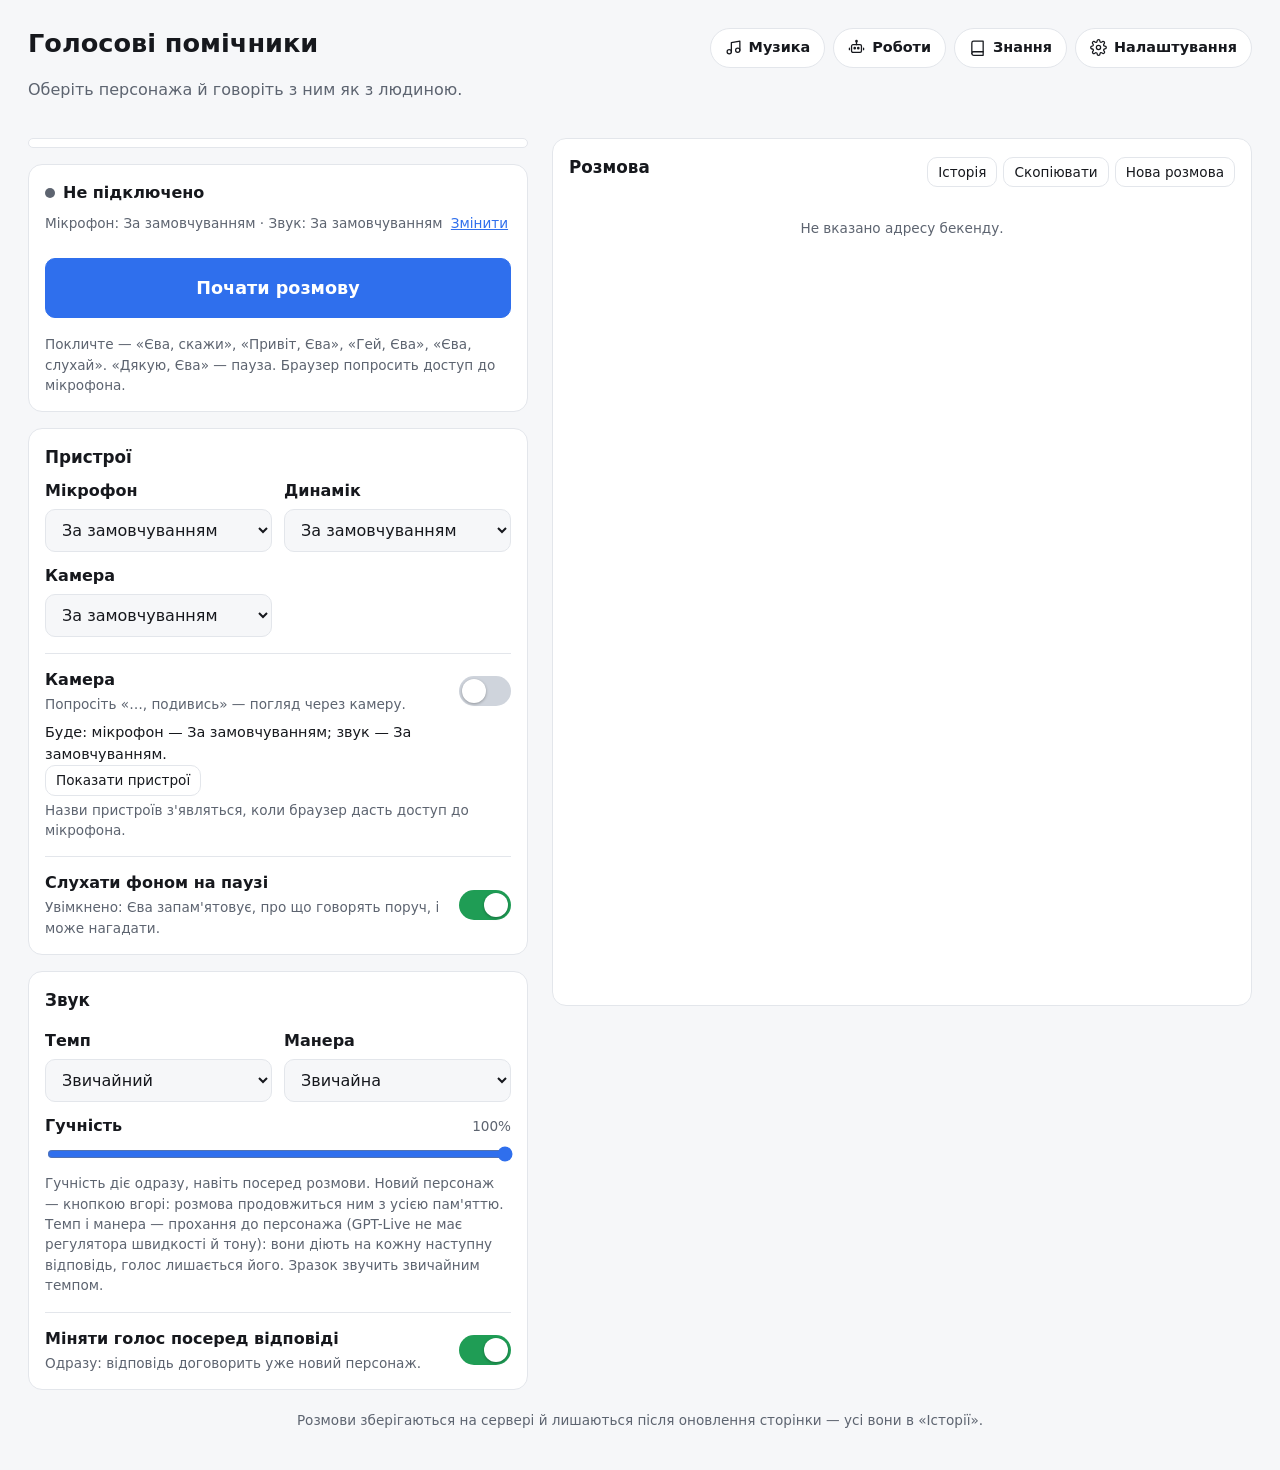
==== commit 403c0618: "Роботи: реле /ws/robot, сторінка керування, robot_bridge для підключення робота, тести й документаці" ====
--- a/web/index.html
+++ b/web/index.html
@@ -11,6 +11,7 @@
   <link rel="stylesheet" href="style.css">
   <script src="config.js"></script>
   <script src="app.js" defer></script>
+  <script src="robots.js" defer></script>
 </head>
 <body>
   <main class="wrap app">
@@ -22,6 +23,8 @@
       <nav class="head-links" aria-label="Сторінки">
         <button id="musicBtn" class="nav-btn music-btn" type="button" aria-expanded="false" aria-controls="musicCard"
             title="Музика: пісні, Шазам, створити пісню"><svg class="nav-icon" viewBox="0 0 24 24" aria-hidden="true"><path d="M9 18V5l12-2v13"/><circle cx="6" cy="18" r="3"/><circle cx="18" cy="16" r="3"/></svg><span class="wide-only">Музика</span><span id="musicBadge" class="music-badge" hidden></span></button>
+        <button id="robotsBtn" class="nav-btn robots-btn" type="button" aria-expanded="false" aria-controls="robotsPanel"
+            title="Роботи: керування джойстиком, поки помічник говорить"><svg class="nav-icon" viewBox="0 0 24 24" aria-hidden="true"><rect x="5" y="8" width="14" height="11" rx="2"/><path d="M12 8V4"/><circle cx="12" cy="3" r="1"/><circle cx="9.5" cy="13" r="1"/><circle cx="14.5" cy="13" r="1"/><path d="M2 13v2M22 13v2"/></svg><span class="wide-only">Роботи</span></button>
         <a id="knowledgeLink" class="nav-btn" href="knowledge.html" hidden
           title="Список гостей і факти про подію для консьєржа: завантажити таблицю чи документ"><svg class="nav-icon" viewBox="0 0 24 24" aria-hidden="true"><path d="M4 5.5A2.5 2.5 0 0 1 6.5 3H20v15H6.5A2.5 2.5 0 0 0 4 20.5z"/><path d="M4 20.5A2.5 2.5 0 0 0 6.5 23H20v-5"/></svg><span>Знання</span></a>
         <a id="settingsLink" class="nav-btn" href="settings.html" aria-label="Налаштування"
@@ -52,13 +55,18 @@
               <span id="songDuration" class="muted small">0:00</span>
             </div>
             <label class="btn ghost small-btn file-btn song-add" for="songFile">Додати пісню з файлу</label>
-            <p id="songInfo" class="hint">Пісні спільні для всіх пристроїв і людей: додали з ноутбука — є й на телефоні колеги. Поки грає пісня, помічник на паузі й мовчить, мікрофон вимкнено. Увімкнути можна кнопкою або голосом — «…, увімкни …». Якщо розмова ще йде, пісня чекає 5 секунд тиші.</p>
+            <p id="songInfo" class="hint">Пісні спільні для всіх пристроїв і людей: додали з ноутбука — є й на телефоні колеги. Поки грає пісня, помічник на паузі й мовчить, мікрофон вимкнено. Увімкнути можна кнопкою. Якщо розмова ще йде, пісня чекає 5 секунд тиші.</p>
           </div>
 
           <div id="musicShazam" role="tabpanel" data-music-panel="shazam" hidden>
             <button id="shazamBtn" class="btn primary big shazam-btn" type="button">🎧 Слухати</button>
-            <p id="shazamStatus" class="hint">Піднесіть телефон до музики — послухаю 10 секунд і скажу, що це. Або голосом: «…, що це грає?»</p>
+            <p id="shazamStatus" class="hint">Піднесіть телефон до музики — послухаю 10 секунд і скажу, що це.</p>
             <div id="shazamResult" class="track-card" hidden></div>
+        <details id="shazamDebug" class="shazam-debug" hidden>
+          <summary>Що записалось</summary>
+          <audio id="shazamClip" controls></audio>
+          <p id="shazamClipInfo" class="hint"></p>
+        </details>
             <div id="shazamHistoryBlock" hidden>
               <h3 class="music-sub">Нещодавно впізнані</h3>
               <ul id="shazamHistory" class="track-history"></ul>
@@ -76,7 +84,7 @@
               <label class="gen-check"><input id="genInstrumental" type="checkbox"> Без вокалу</label>
             </div>
             <button id="genBtn" class="btn primary wide" type="button">Створити пісню</button>
-            <p id="genInfo" class="hint">Пісня пишеться хвилину-дві й з'являється у «Піснях» — для всіх. Або голосом: «…, напиши пісню про …».</p>
+            <p id="genInfo" class="hint">Пісня пишеться хвилину-дві й з'являється у «Піснях» — для всіх.</p>
             <ul id="genJobs" class="gen-jobs"></ul>
           </div>
         </section>
@@ -144,6 +152,9 @@
       </div>
       <p id="wakeHint" class="hint">Покличте помічника на ім'я — «…, скажи», «Привіт, …». «Дякую, …» — пауза.</p>
     </section>
+
+    <!-- «Роботи» (web/robots.js): джойстик для робота поруч з дзвінком; з'єднання — лише поки картка відкрита. -->
+    <section id="robotsPanel" class="card robots-card" aria-label="Роботи" hidden></section>
 
     <section id="conversation" class="card">
       <div class="card-head">
--- a/web/style.css
+++ b/web/style.css
@@ -323,6 +323,7 @@
       "head head"
       "tabs conv"
       "call conv"
+      "robots conv"
       "music conv"
       "devices conv"
       "voice conv"
@@ -332,6 +333,7 @@
   .wrap.app > .page-head { grid-area: head; margin-bottom: 4px; }
   .wrap.app > .mode-tabs { grid-area: tabs; }
   .wrap.app > .call { grid-area: call; }
+  .wrap.app > #robotsPanel { grid-area: robots; }
   .wrap.app > #musicCard { grid-area: music; }
   .wrap.app > #devices { grid-area: devices; }
   .wrap.app > #voiceCard { grid-area: voice; }
@@ -413,3 +415,44 @@
 .music-pop { position: absolute; top: calc(100% + 10px); right: 0; z-index: 30; width: min(400px, calc(100vw - 32px));
   max-height: calc(100vh - 120px); overflow-y: auto; margin: 0; box-shadow: 0 12px 40px rgba(0, 0, 0, 0.45); }
 .music-pop[hidden] { display: none; }
+.shazam-debug { margin-top: 10px; font-size: 0.85rem; }
+.shazam-debug summary { cursor: pointer; color: var(--muted, inherit); }
+.shazam-debug audio { width: 100%; margin-top: 8px; }
+.shazam-debug[hidden] { display: none; }
+
+/* «Роботи» (web/robots.js): список роботів, два джойстики й СТОП. Та сама панель — у картці на головній і на robots.html. */
+.robots-btn { cursor: pointer; font: inherit; font-size: 0.9rem; font-weight: 600; }
+.robots-btn[aria-expanded="true"] { border-color: var(--accent); color: var(--accent); }
+.robots-card[hidden] { display: none; }
+.rb-conn { display: inline-flex; align-items: center; gap: 6px; }
+.rb-login { margin-top: 8px; }
+.rb-login[hidden] { display: none; }
+.rb-robots { display: flex; gap: 8px; overflow-x: auto; margin-top: 12px; padding-bottom: 2px; }
+.rb-robot { display: flex; flex-direction: column; align-items: flex-start; gap: 2px; flex: 1 0 150px; padding: 10px 12px;
+  border: 1px solid var(--line); border-radius: 12px; background: var(--bg); color: var(--text); font: inherit; text-align: left; cursor: pointer; }
+.rb-robot.sel { border-color: var(--accent); box-shadow: 0 0 0 1px var(--accent) inset; }
+.rb-robot-name { font-weight: 600; }
+.rb-badge { margin-top: 4px; padding: 1px 8px; border-radius: 999px; font-size: 0.78rem; font-weight: 600; }
+.rb-badge.free { background: color-mix(in srgb, var(--ok) 16%, transparent); color: var(--ok); }
+.rb-badge.mine { background: color-mix(in srgb, var(--accent) 16%, transparent); color: var(--accent); }
+.rb-badge.busy { background: color-mix(in srgb, var(--warn) 18%, transparent); color: var(--warn); }
+.rb-empty { margin: 4px 0; }
+.rb-ctrl { margin-top: 14px; }
+.rb-ctrl.rb-off { opacity: 0.45; pointer-events: none; }
+.rb-ctrl-top .rb-status { flex: 1 1 160px; color: var(--muted); font-size: 0.9rem; }
+.rb-ctrl-top .btn[hidden] { display: none; }
+.rb-pads { display: flex; align-items: center; justify-content: space-between; gap: 12px; margin: 16px 0 28px; }
+.rb-pad { position: relative; width: min(38vw, 170px); aspect-ratio: 1; border-radius: 50%; touch-action: none; user-select: none;
+  -webkit-user-select: none; background: radial-gradient(circle, var(--bot) 0, var(--bg) 72%); border: 1px solid var(--line); }
+.rb-pad.rb-off { opacity: 0.45; pointer-events: none; }
+.rb-knob { position: absolute; left: 30%; top: 30%; width: 40%; height: 40%; border-radius: 50%; background: var(--accent);
+  box-shadow: 0 4px 14px rgba(0, 0, 0, 0.25); transition: transform 0.12s; }
+.rb-pad.active .rb-knob { transition: none; }
+.rb-pad-label { position: absolute; left: 0; right: 0; bottom: -24px; text-align: center; font-size: 0.8rem; color: var(--muted); }
+.btn.rb-stop { flex: 0 0 auto; width: 76px; height: 76px; padding: 0; border-radius: 50%; font-weight: 700; pointer-events: auto; }
+.rb-actions { display: flex; flex-wrap: wrap; gap: 8px; }
+.rb-actions .btn { flex: 1 1 120px; }
+.rb-log { margin-top: 12px; max-height: 110px; overflow-y: auto; font-size: 0.82rem; }
+.rb-log:empty { display: none; }
+/* robots.html: на весь екран телефона, джойстики більші */
+.robots-page .rb-pad { width: min(40vw, 210px); }
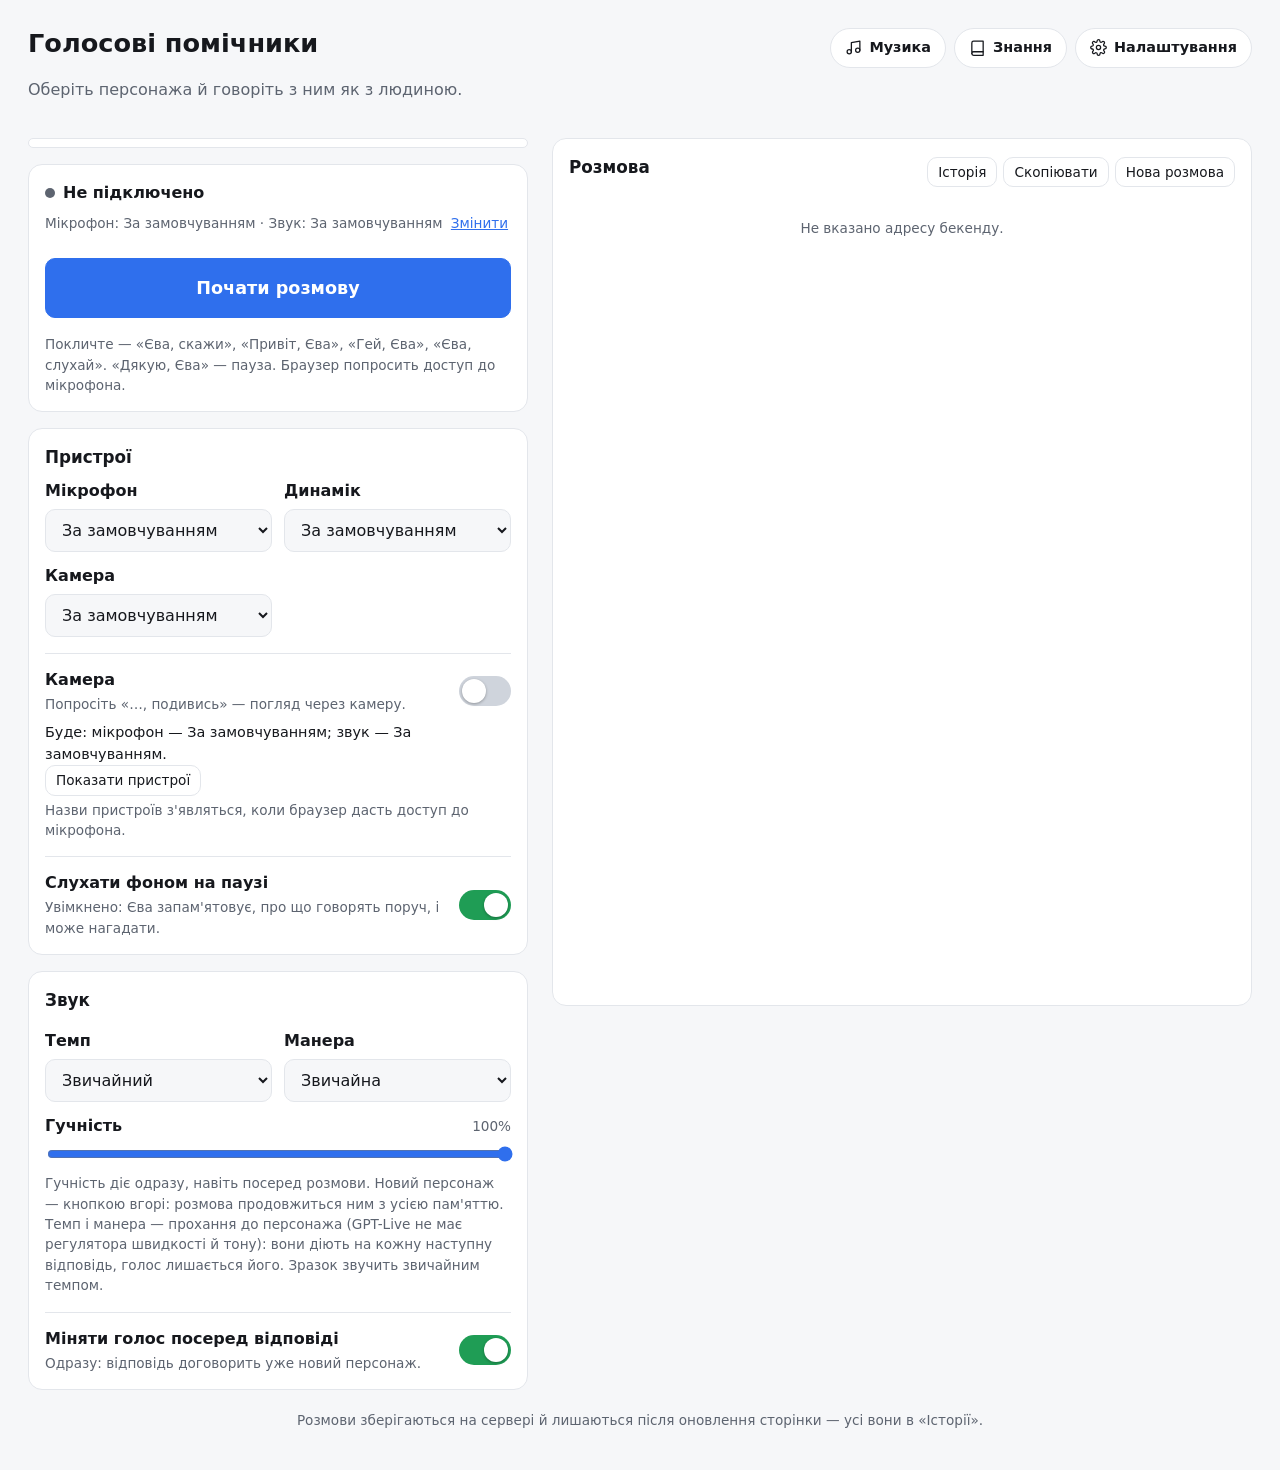
==== commit 78531f5e: "Прибрано «Роботи» (керування): реле, сторінка, robot_bridge Co-Authored-By: Claude Sonnet 5.5 <norep" ====
--- a/web/index.html
+++ b/web/index.html
@@ -11,7 +11,6 @@
   <link rel="stylesheet" href="style.css">
   <script src="config.js"></script>
   <script src="app.js" defer></script>
-  <script src="robots.js" defer></script>
 </head>
 <body>
   <main class="wrap app">
@@ -23,8 +22,6 @@
       <nav class="head-links" aria-label="Сторінки">
         <button id="musicBtn" class="nav-btn music-btn" type="button" aria-expanded="false" aria-controls="musicCard"
             title="Музика: пісні, Шазам, створити пісню"><svg class="nav-icon" viewBox="0 0 24 24" aria-hidden="true"><path d="M9 18V5l12-2v13"/><circle cx="6" cy="18" r="3"/><circle cx="18" cy="16" r="3"/></svg><span class="wide-only">Музика</span><span id="musicBadge" class="music-badge" hidden></span></button>
-        <button id="robotsBtn" class="nav-btn robots-btn" type="button" aria-expanded="false" aria-controls="robotsPanel"
-            title="Роботи: керування джойстиком, поки помічник говорить"><svg class="nav-icon" viewBox="0 0 24 24" aria-hidden="true"><rect x="5" y="8" width="14" height="11" rx="2"/><path d="M12 8V4"/><circle cx="12" cy="3" r="1"/><circle cx="9.5" cy="13" r="1"/><circle cx="14.5" cy="13" r="1"/><path d="M2 13v2M22 13v2"/></svg><span class="wide-only">Роботи</span></button>
         <a id="knowledgeLink" class="nav-btn" href="knowledge.html" hidden
           title="Список гостей і факти про подію для консьєржа: завантажити таблицю чи документ"><svg class="nav-icon" viewBox="0 0 24 24" aria-hidden="true"><path d="M4 5.5A2.5 2.5 0 0 1 6.5 3H20v15H6.5A2.5 2.5 0 0 0 4 20.5z"/><path d="M4 20.5A2.5 2.5 0 0 0 6.5 23H20v-5"/></svg><span>Знання</span></a>
         <a id="settingsLink" class="nav-btn" href="settings.html" aria-label="Налаштування"
@@ -152,9 +149,6 @@
       </div>
       <p id="wakeHint" class="hint">Покличте помічника на ім'я — «…, скажи», «Привіт, …». «Дякую, …» — пауза.</p>
     </section>
-
-    <!-- «Роботи» (web/robots.js): джойстик для робота поруч з дзвінком; з'єднання — лише поки картка відкрита. -->
-    <section id="robotsPanel" class="card robots-card" aria-label="Роботи" hidden></section>
 
     <section id="conversation" class="card">
       <div class="card-head">
--- a/web/style.css
+++ b/web/style.css
@@ -323,7 +323,6 @@
       "head head"
       "tabs conv"
       "call conv"
-      "robots conv"
       "music conv"
       "devices conv"
       "voice conv"
@@ -333,7 +332,6 @@
   .wrap.app > .page-head { grid-area: head; margin-bottom: 4px; }
   .wrap.app > .mode-tabs { grid-area: tabs; }
   .wrap.app > .call { grid-area: call; }
-  .wrap.app > #robotsPanel { grid-area: robots; }
   .wrap.app > #musicCard { grid-area: music; }
   .wrap.app > #devices { grid-area: devices; }
   .wrap.app > #voiceCard { grid-area: voice; }
@@ -419,40 +417,3 @@
 .shazam-debug summary { cursor: pointer; color: var(--muted, inherit); }
 .shazam-debug audio { width: 100%; margin-top: 8px; }
 .shazam-debug[hidden] { display: none; }
-
-/* «Роботи» (web/robots.js): список роботів, два джойстики й СТОП. Та сама панель — у картці на головній і на robots.html. */
-.robots-btn { cursor: pointer; font: inherit; font-size: 0.9rem; font-weight: 600; }
-.robots-btn[aria-expanded="true"] { border-color: var(--accent); color: var(--accent); }
-.robots-card[hidden] { display: none; }
-.rb-conn { display: inline-flex; align-items: center; gap: 6px; }
-.rb-login { margin-top: 8px; }
-.rb-login[hidden] { display: none; }
-.rb-robots { display: flex; gap: 8px; overflow-x: auto; margin-top: 12px; padding-bottom: 2px; }
-.rb-robot { display: flex; flex-direction: column; align-items: flex-start; gap: 2px; flex: 1 0 150px; padding: 10px 12px;
-  border: 1px solid var(--line); border-radius: 12px; background: var(--bg); color: var(--text); font: inherit; text-align: left; cursor: pointer; }
-.rb-robot.sel { border-color: var(--accent); box-shadow: 0 0 0 1px var(--accent) inset; }
-.rb-robot-name { font-weight: 600; }
-.rb-badge { margin-top: 4px; padding: 1px 8px; border-radius: 999px; font-size: 0.78rem; font-weight: 600; }
-.rb-badge.free { background: color-mix(in srgb, var(--ok) 16%, transparent); color: var(--ok); }
-.rb-badge.mine { background: color-mix(in srgb, var(--accent) 16%, transparent); color: var(--accent); }
-.rb-badge.busy { background: color-mix(in srgb, var(--warn) 18%, transparent); color: var(--warn); }
-.rb-empty { margin: 4px 0; }
-.rb-ctrl { margin-top: 14px; }
-.rb-ctrl.rb-off { opacity: 0.45; pointer-events: none; }
-.rb-ctrl-top .rb-status { flex: 1 1 160px; color: var(--muted); font-size: 0.9rem; }
-.rb-ctrl-top .btn[hidden] { display: none; }
-.rb-pads { display: flex; align-items: center; justify-content: space-between; gap: 12px; margin: 16px 0 28px; }
-.rb-pad { position: relative; width: min(38vw, 170px); aspect-ratio: 1; border-radius: 50%; touch-action: none; user-select: none;
-  -webkit-user-select: none; background: radial-gradient(circle, var(--bot) 0, var(--bg) 72%); border: 1px solid var(--line); }
-.rb-pad.rb-off { opacity: 0.45; pointer-events: none; }
-.rb-knob { position: absolute; left: 30%; top: 30%; width: 40%; height: 40%; border-radius: 50%; background: var(--accent);
-  box-shadow: 0 4px 14px rgba(0, 0, 0, 0.25); transition: transform 0.12s; }
-.rb-pad.active .rb-knob { transition: none; }
-.rb-pad-label { position: absolute; left: 0; right: 0; bottom: -24px; text-align: center; font-size: 0.8rem; color: var(--muted); }
-.btn.rb-stop { flex: 0 0 auto; width: 76px; height: 76px; padding: 0; border-radius: 50%; font-weight: 700; pointer-events: auto; }
-.rb-actions { display: flex; flex-wrap: wrap; gap: 8px; }
-.rb-actions .btn { flex: 1 1 120px; }
-.rb-log { margin-top: 12px; max-height: 110px; overflow-y: auto; font-size: 0.82rem; }
-.rb-log:empty { display: none; }
-/* robots.html: на весь екран телефона, джойстики більші */
-.robots-page .rb-pad { width: min(40vw, 210px); }
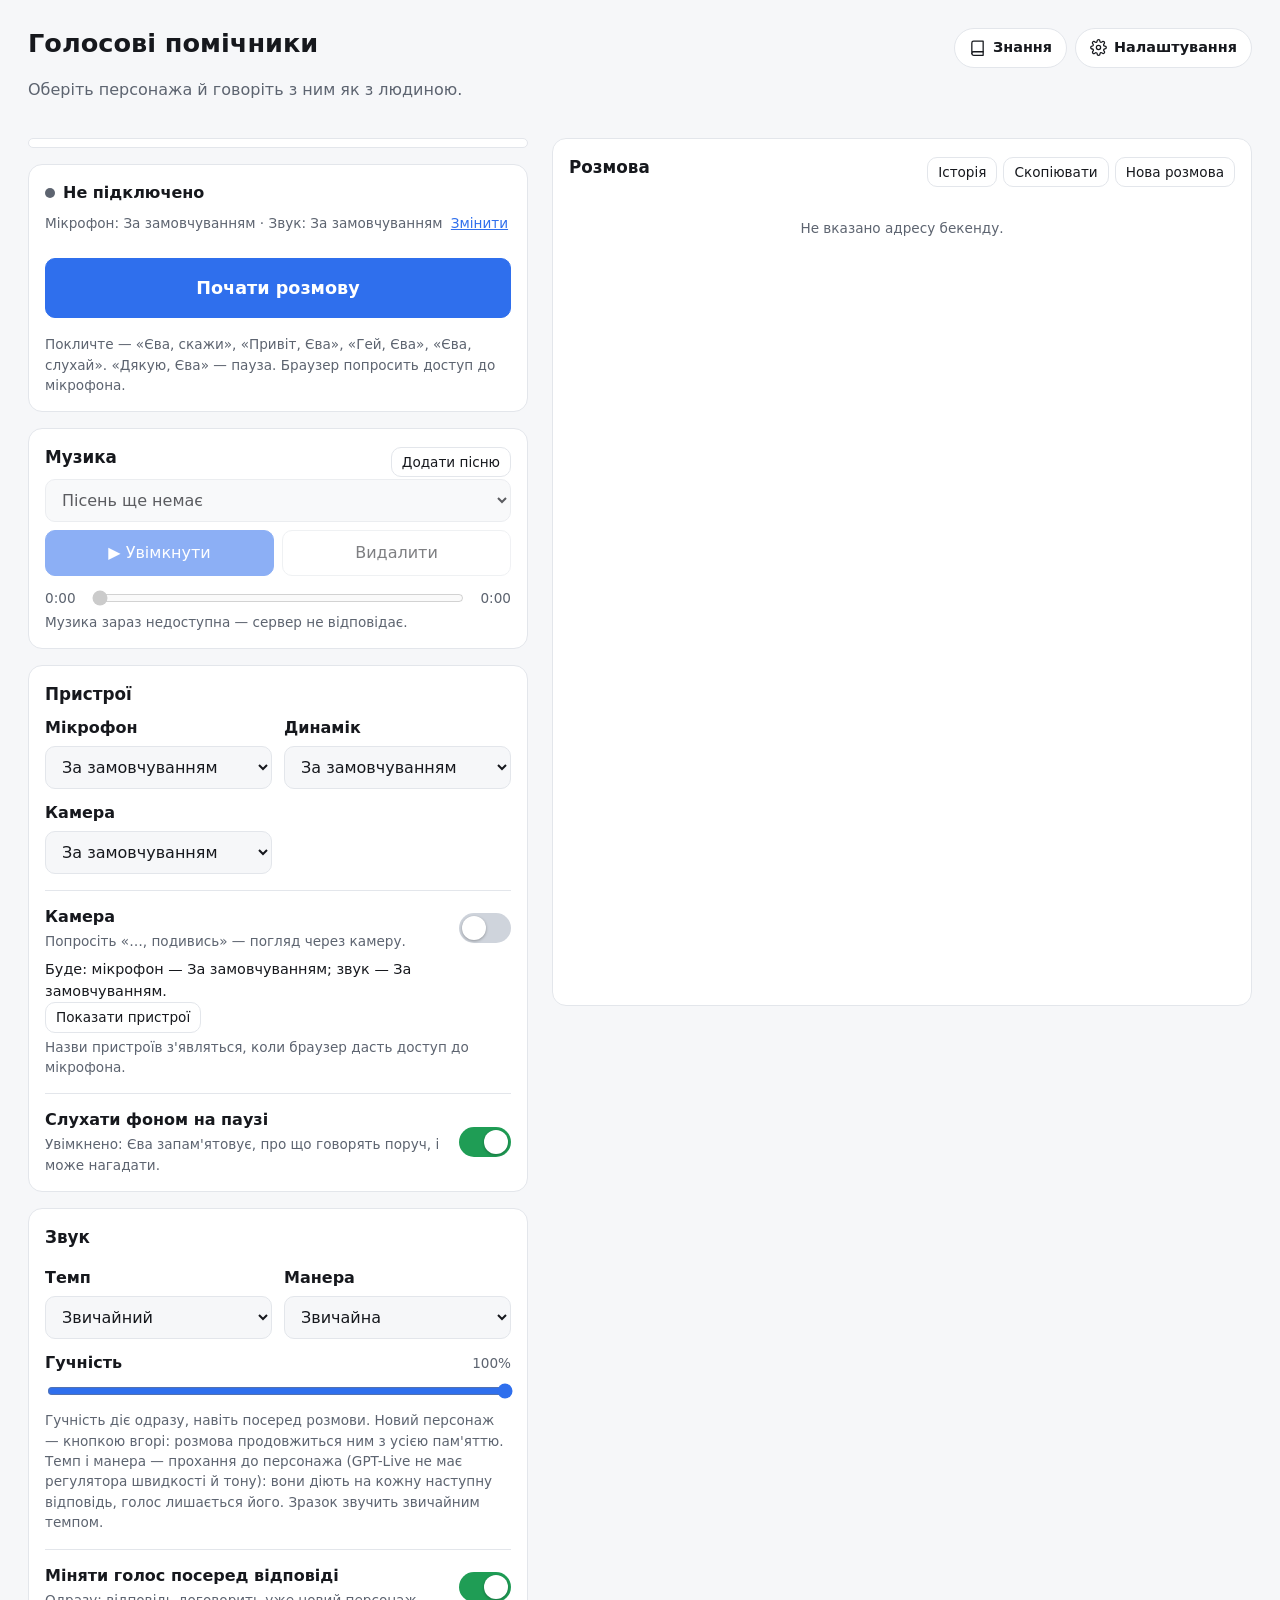
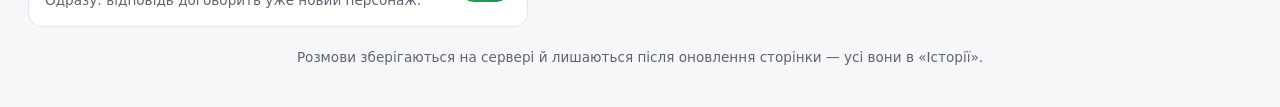
==== commit 472d8783: "Прибрано Шазам, генерацію пісень і голосову музику: лишилось завантаження й відтворення пісень Код з" ====
--- a/web/index.html
+++ b/web/index.html
@@ -20,71 +20,10 @@
         <p class="sub">Оберіть персонажа й говоріть з ним як з людиною.</p>
       </div>
       <nav class="head-links" aria-label="Сторінки">
-        <button id="musicBtn" class="nav-btn music-btn" type="button" aria-expanded="false" aria-controls="musicCard"
-            title="Музика: пісні, Шазам, створити пісню"><svg class="nav-icon" viewBox="0 0 24 24" aria-hidden="true"><path d="M9 18V5l12-2v13"/><circle cx="6" cy="18" r="3"/><circle cx="18" cy="16" r="3"/></svg><span class="wide-only">Музика</span><span id="musicBadge" class="music-badge" hidden></span></button>
         <a id="knowledgeLink" class="nav-btn" href="knowledge.html" hidden
           title="Список гостей і факти про подію для консьєржа: завантажити таблицю чи документ"><svg class="nav-icon" viewBox="0 0 24 24" aria-hidden="true"><path d="M4 5.5A2.5 2.5 0 0 1 6.5 3H20v15H6.5A2.5 2.5 0 0 0 4 20.5z"/><path d="M4 20.5A2.5 2.5 0 0 0 6.5 23H20v-5"/></svg><span>Знання</span></a>
         <a id="settingsLink" class="nav-btn" href="settings.html" aria-label="Налаштування"
           title="Версія й моделі, довідка"><svg class="nav-icon" viewBox="0 0 24 24" aria-hidden="true"><circle cx="12" cy="12" r="3"/><path d="M19.4 15a1.7 1.7 0 0 0 .3 1.8l.1.1a2 2 0 1 1-2.8 2.8l-.1-.1a1.7 1.7 0 0 0-1.8-.3 1.7 1.7 0 0 0-1 1.5V21a2 2 0 1 1-4 0v-.1a1.7 1.7 0 0 0-1.1-1.5 1.7 1.7 0 0 0-1.8.3l-.1.1a2 2 0 1 1-2.8-2.8l.1-.1a1.7 1.7 0 0 0 .3-1.8 1.7 1.7 0 0 0-1.5-1H3a2 2 0 1 1 0-4h.1a1.7 1.7 0 0 0 1.5-1.1 1.7 1.7 0 0 0-.3-1.8l-.1-.1a2 2 0 1 1 2.8-2.8l.1.1a1.7 1.7 0 0 0 1.8.3H9a1.7 1.7 0 0 0 1-1.5V3a2 2 0 1 1 4 0v.1a1.7 1.7 0 0 0 1 1.5 1.7 1.7 0 0 0 1.8-.3l.1-.1a2 2 0 1 1 2.8 2.8l-.1.1a1.7 1.7 0 0 0-.3 1.8V9a1.7 1.7 0 0 0 1.5 1H21a2 2 0 1 1 0 4h-.1a1.7 1.7 0 0 0-1.5 1z"/></svg><span class="wide-only">Налаштування</span></a>
-
-        <section id="musicCard" class="card music-pop" role="dialog" aria-label="Музика" hidden>
-          <div class="card-head">
-            <h2>Музика</h2>
-            <button id="musicClose" class="btn ghost small-btn" type="button" aria-label="Закрити панель «Музика»">✕</button>
-          </div>
-          <nav class="mode-tabs music-tabs" role="tablist" aria-label="Музика">
-            <button type="button" role="tab" data-music-tab="songs" aria-selected="true" aria-controls="musicSongs">Пісні</button>
-            <button type="button" role="tab" data-music-tab="shazam" aria-selected="false" aria-controls="musicShazam">Шазам</button>
-            <button type="button" role="tab" data-music-tab="create" aria-selected="false" aria-controls="musicCreate">Створити</button>
-          </nav>
-
-          <div id="musicSongs" role="tabpanel" data-music-panel="songs">
-            <!-- Extensions and audio types, not «audio/*»: with the wildcard iOS offers the photo library and the camera first. -->
-            <input id="songFile" type="file" accept=".mp3,.m4a,.aac,.wav,.ogg,.opus,.flac,audio/mpeg,audio/mp4,audio/x-m4a,audio/aac,audio/wav,audio/x-wav,audio/ogg,audio/flac" multiple hidden>
-            <div class="row song-row">
-              <select id="songSelect" aria-label="Пісня" disabled><option>Пісень ще немає</option></select>
-              <button id="songPlay" class="btn primary" type="button" disabled>▶ Увімкнути</button>
-              <button id="songDelete" class="btn ghost" type="button" disabled>Видалити</button>
-            </div>
-            <div class="song-seek">
-              <span id="songTime" class="muted small">0:00</span>
-              <input id="songSeek" type="range" min="0" max="0" step="1" value="0" aria-label="Позиція в пісні" disabled>
-              <span id="songDuration" class="muted small">0:00</span>
-            </div>
-            <label class="btn ghost small-btn file-btn song-add" for="songFile">Додати пісню з файлу</label>
-            <p id="songInfo" class="hint">Пісні спільні для всіх пристроїв і людей: додали з ноутбука — є й на телефоні колеги. Поки грає пісня, помічник на паузі й мовчить, мікрофон вимкнено. Увімкнути можна кнопкою. Якщо розмова ще йде, пісня чекає 5 секунд тиші.</p>
-          </div>
-
-          <div id="musicShazam" role="tabpanel" data-music-panel="shazam" hidden>
-            <button id="shazamBtn" class="btn primary big shazam-btn" type="button">🎧 Слухати</button>
-            <p id="shazamStatus" class="hint">Піднесіть телефон до музики — послухаю 10 секунд і скажу, що це.</p>
-            <div id="shazamResult" class="track-card" hidden></div>
-        <details id="shazamDebug" class="shazam-debug" hidden>
-          <summary>Що записалось</summary>
-          <audio id="shazamClip" controls></audio>
-          <p id="shazamClipInfo" class="hint"></p>
-        </details>
-            <div id="shazamHistoryBlock" hidden>
-              <h3 class="music-sub">Нещодавно впізнані</h3>
-              <ul id="shazamHistory" class="track-history"></ul>
-            </div>
-          </div>
-
-          <div id="musicCreate" role="tabpanel" data-music-panel="create" hidden>
-            <label class="block-label" for="genPrompt">Яка пісня</label>
-            <textarea id="genPrompt" rows="2" maxlength="1500"
-              placeholder="Весела поп-пісня про осінній Львів, жіночий вокал, гітара, бадьорий темп"></textarea>
-            <label class="block-label" for="genLyrics">Текст <span class="muted small">(необов'язково)</span></label>
-            <textarea id="genLyrics" rows="4" maxlength="4000" placeholder="[Verse]&#10;…&#10;[Chorus]&#10;…"></textarea>
-            <div class="row gen-row">
-              <input id="genTitle" type="text" maxlength="80" placeholder="Назва (необов'язково)" aria-label="Назва пісні">
-              <label class="gen-check"><input id="genInstrumental" type="checkbox"> Без вокалу</label>
-            </div>
-            <button id="genBtn" class="btn primary wide" type="button">Створити пісню</button>
-            <p id="genInfo" class="hint">Пісня пишеться хвилину-дві й з'являється у «Піснях» — для всіх.</p>
-            <ul id="genJobs" class="gen-jobs"></ul>
-          </div>
-        </section>
       </nav>
     </header>
 
@@ -148,6 +87,26 @@
         <button id="nextGuest" class="btn" hidden>Наступний гість</button>
       </div>
       <p id="wakeHint" class="hint">Покличте помічника на ім'я — «…, скажи», «Привіт, …». «Дякую, …» — пауза.</p>
+    </section>
+
+    <section id="musicCard" class="card">
+      <div class="card-head">
+        <h2>Музика</h2>
+        <label class="btn ghost small-btn file-btn" for="songFile">Додати пісню</label>
+      </div>
+      <!-- Extensions and audio types, not «audio/*»: with the wildcard iOS offers the photo library and the camera first. -->
+      <input id="songFile" type="file" accept=".mp3,.m4a,.aac,.wav,.ogg,.opus,.flac,audio/mpeg,audio/mp4,audio/x-m4a,audio/aac,audio/wav,audio/x-wav,audio/ogg,audio/flac" multiple hidden>
+      <div class="row song-row">
+        <select id="songSelect" aria-label="Пісня" disabled><option>Пісень ще немає</option></select>
+        <button id="songPlay" class="btn primary" type="button" disabled>▶ Увімкнути</button>
+        <button id="songDelete" class="btn ghost" type="button" disabled>Видалити</button>
+      </div>
+      <div class="song-seek">
+        <span id="songTime" class="muted small">0:00</span>
+        <input id="songSeek" type="range" min="0" max="0" step="1" value="0" aria-label="Позиція в пісні" disabled>
+        <span id="songDuration" class="muted small">0:00</span>
+      </div>
+      <p id="songInfo" class="hint">Пісні спільні для всіх пристроїв і людей: додали з ноутбука — є й на телефоні колеги. Поки грає пісня, помічник на паузі й мовчить, мікрофон вимкнено. Пісню вмикають і обирають тільки кнопками тут, голосом — ні. Якщо розмова ще йде, пісня чекає 5 секунд тиші.</p>
     </section>
 
     <section id="conversation" class="card">
--- a/web/style.css
+++ b/web/style.css
@@ -358,62 +358,3 @@
 /* «Знання»: whose set it is */
 .set-who { display: inline-flex; align-items: center; gap: 6px; margin: 0; font-weight: normal; }
 .set-who select { width: auto; flex: 0 1 auto; padding: 4px 8px; font-size: 0.85rem; }
-
-/* «Музика»: the header button opens the panel (songs, Шазам, a new song); its icon shows what music is doing. */
-.music-btn { position: relative; cursor: pointer; font: inherit; font-size: 0.9rem; font-weight: 600; }
-.music-btn[aria-expanded="true"] { border-color: var(--accent); color: var(--accent); }
-.music-btn.listening { border-color: var(--err); color: var(--err); animation: pulse 1s ease-in-out infinite; }
-.music-btn.playing .nav-icon { animation: music-bob 0.9s ease-in-out infinite; }
-.music-btn.busy .nav-icon { animation: pulse 1.6s ease-in-out infinite; }
-@keyframes music-bob { 50% { transform: translateY(-2px) rotate(-6deg); } }
-.music-badge { position: absolute; top: -3px; right: -3px; width: 11px; height: 11px; border-radius: 50%;
-  background: var(--ok); border: 2px solid var(--card); }
-.music-badge[hidden] { display: none; }
-.music-tabs { margin-top: 4px; border: 1px solid var(--line); background: var(--bg); }
-[data-music-panel] { margin-top: 12px; }
-[data-music-panel][hidden] { display: none; }
-.song-add { margin-top: 12px; }
-.music-sub { font-size: 0.9rem; margin: 16px 0 6px; color: var(--muted); font-weight: 600; }
-
-.shazam-btn { margin-top: 4px; }
-.shazam-btn.listening { background: var(--err); border-color: var(--err); animation: pulse 1s ease-in-out infinite; }
-.track-card { display: grid; grid-template-columns: 84px minmax(0, 1fr); gap: 12px; margin-top: 12px; padding: 12px;
-  border: 1px solid var(--line); border-radius: 12px; background: var(--bg); }
-.track-card[hidden] { display: none; }
-.track-cover { width: 84px; height: 84px; border-radius: 8px; object-fit: cover; background: var(--line); display: grid;
-  place-items: center; font-size: 2rem; }
-.track-title { font-weight: 700; line-height: 1.3; overflow-wrap: anywhere; }
-.track-artist { overflow-wrap: anywhere; }
-.track-meta { font-size: 0.85rem; color: var(--muted); }
-.track-actions { grid-column: 1 / -1; display: flex; flex-wrap: wrap; gap: 6px; }
-.track-actions a, .track-actions button { text-decoration: none; }
-.track-history { list-style: none; margin: 0; padding: 0; }
-.track-history li { border-top: 1px solid var(--line); }
-.track-history button { width: 100%; text-align: left; padding: 8px 2px; background: none; border: 0; color: var(--text);
-  font: inherit; cursor: pointer; display: flex; justify-content: space-between; gap: 8px; }
-.track-history button:hover { color: var(--accent); }
-.track-history .when { color: var(--muted); font-size: 0.8rem; flex: 0 0 auto; }
-
-#musicCreate .block-label { display: block; margin: 8px 0 6px; }
-.gen-row { margin-top: 10px; }
-.gen-row input[type="text"] { flex: 1 1 200px; }
-.gen-check { display: inline-flex; align-items: center; gap: 6px; flex: 0 0 auto; cursor: pointer; }
-.gen-check input { flex: 0 0 auto; width: 18px; height: 18px; accent-color: var(--accent); }
-.gen-jobs { list-style: none; margin: 12px 0 0; padding: 0; }
-.gen-jobs li { display: flex; align-items: center; justify-content: space-between; gap: 8px; padding: 8px 0;
-  border-top: 1px solid var(--line); }
-.gen-jobs .job-title { font-weight: 600; overflow-wrap: anywhere; }
-.gen-jobs .job-state { font-size: 0.85rem; color: var(--muted); }
-.gen-jobs .job-state.failed { color: var(--err); }
-.gen-jobs .job-state.done { color: var(--ok); }
-.gen-jobs .btn { flex: 0 0 auto; }
-
-/* «Музика»: a mini panel dropping from the header button. */
-.head-links { position: relative; }
-.music-pop { position: absolute; top: calc(100% + 10px); right: 0; z-index: 30; width: min(400px, calc(100vw - 32px));
-  max-height: calc(100vh - 120px); overflow-y: auto; margin: 0; box-shadow: 0 12px 40px rgba(0, 0, 0, 0.45); }
-.music-pop[hidden] { display: none; }
-.shazam-debug { margin-top: 10px; font-size: 0.85rem; }
-.shazam-debug summary { cursor: pointer; color: var(--muted, inherit); }
-.shazam-debug audio { width: 100%; margin-top: 8px; }
-.shazam-debug[hidden] { display: none; }
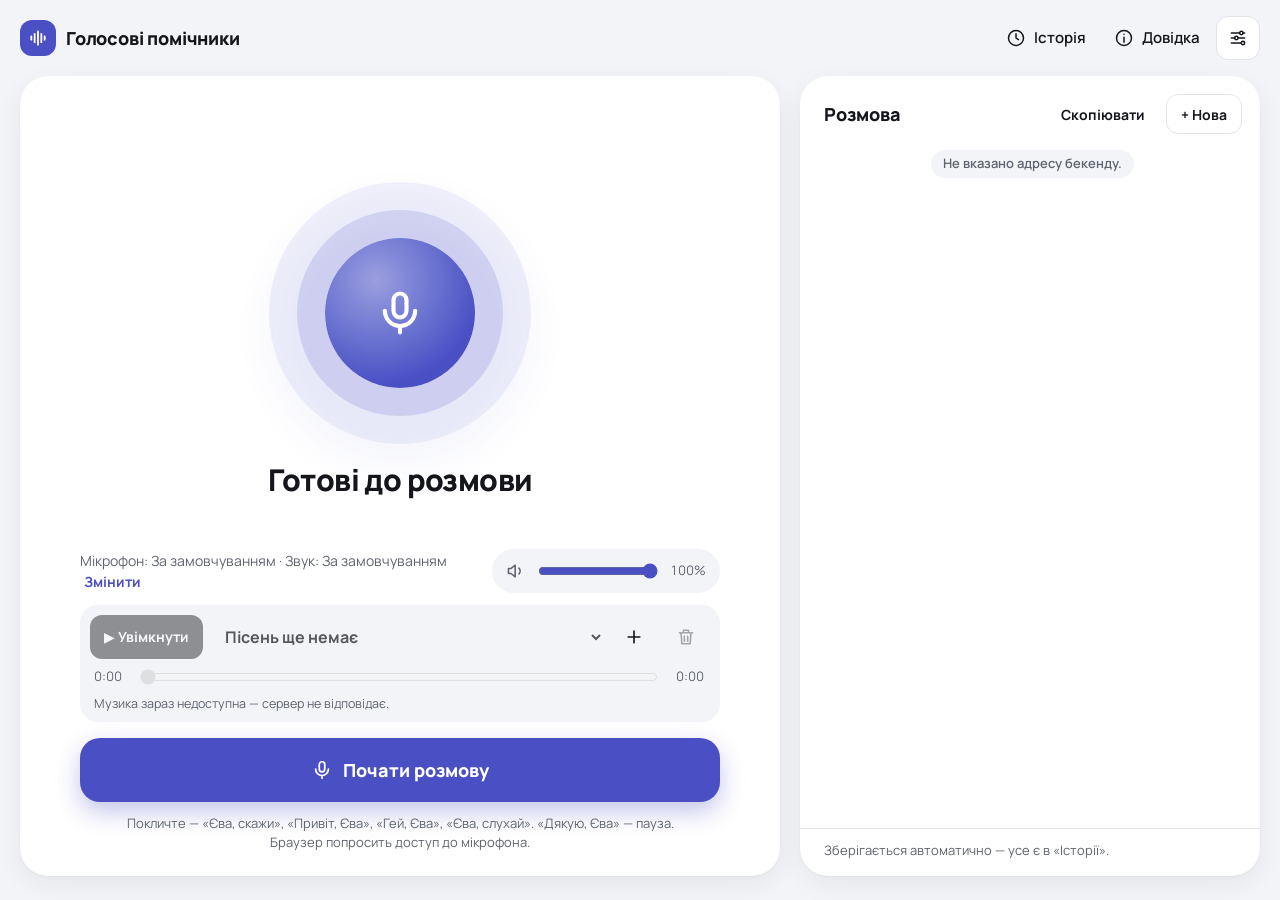
==== commit 89b589b4: "Фронтенд: новий інтерфейс (app.css, ui.js), оновлені index.html і style.css Co-Authored-By: Claude S" ====
--- a/web/index.html
+++ b/web/index.html
@@ -2,75 +2,56 @@
 <html lang="uk">
 <head>
   <meta charset="utf-8">
-  <meta name="viewport" content="width=device-width, initial-scale=1">
+  <meta name="viewport" content="width=device-width, initial-scale=1, viewport-fit=cover">
   <title>Голосові помічники</title>
   <meta name="description" content="Голосові помічники з характером: розмова голосом через GPT-Live.">
   <link rel="icon" type="image/png" sizes="32x32" href="favicon-32.png">
   <link rel="icon" type="image/png" sizes="48x48" href="favicon-48.png">
   <link rel="apple-touch-icon" href="apple-touch-icon.png">
   <link rel="stylesheet" href="style.css">
+  <link rel="stylesheet" href="app.css">
   <script src="config.js"></script>
   <script src="app.js" defer></script>
+  <script src="ui.js" defer></script>
 </head>
-<body>
-  <main class="wrap app">
-    <header class="page-head">
-      <div>
-        <h1>Голосові помічники</h1>
-        <p class="sub">Оберіть персонажа й говоріть з ним як з людиною.</p>
-      </div>
-      <nav class="head-links" aria-label="Сторінки">
-        <a id="knowledgeLink" class="nav-btn" href="knowledge.html" hidden
-          title="Список гостей і факти про подію для консьєржа: завантажити таблицю чи документ"><svg class="nav-icon" viewBox="0 0 24 24" aria-hidden="true"><path d="M4 5.5A2.5 2.5 0 0 1 6.5 3H20v15H6.5A2.5 2.5 0 0 0 4 20.5z"/><path d="M4 20.5A2.5 2.5 0 0 0 6.5 23H20v-5"/></svg><span>Знання</span></a>
-        <a id="settingsLink" class="nav-btn" href="settings.html" aria-label="Налаштування"
-          title="Версія й моделі, довідка"><svg class="nav-icon" viewBox="0 0 24 24" aria-hidden="true"><circle cx="12" cy="12" r="3"/><path d="M19.4 15a1.7 1.7 0 0 0 .3 1.8l.1.1a2 2 0 1 1-2.8 2.8l-.1-.1a1.7 1.7 0 0 0-1.8-.3 1.7 1.7 0 0 0-1 1.5V21a2 2 0 1 1-4 0v-.1a1.7 1.7 0 0 0-1.1-1.5 1.7 1.7 0 0 0-1.8.3l-.1.1a2 2 0 1 1-2.8-2.8l.1-.1a1.7 1.7 0 0 0 .3-1.8 1.7 1.7 0 0 0-1.5-1H3a2 2 0 1 1 0-4h.1a1.7 1.7 0 0 0 1.5-1.1 1.7 1.7 0 0 0-.3-1.8l-.1-.1a2 2 0 1 1 2.8-2.8l.1.1a1.7 1.7 0 0 0 1.8.3H9a1.7 1.7 0 0 0 1-1.5V3a2 2 0 1 1 4 0v.1a1.7 1.7 0 0 0 1 1.5 1.7 1.7 0 0 0 1.8-.3l.1-.1a2 2 0 1 1 2.8 2.8l-.1.1a1.7 1.7 0 0 0-.3 1.8V9a1.7 1.7 0 0 0 1.5 1H21a2 2 0 1 1 0 4h-.1a1.7 1.7 0 0 0-1.5 1z"/></svg><span class="wide-only">Налаштування</span></a>
-      </nav>
-    </header>
-
-    <nav id="characters" class="mode-tabs" role="tablist" aria-label="Персонаж"></nav>
-    <!-- «Консьєрж» is hidden for now (the code stays): the page always opens an assistant call. -->
-    <button id="modeAssistant" type="button" hidden></button>
-    <button id="modeConcierge" type="button" hidden></button>
-
-    <section class="card call">
-      <div class="status-line">
-        <span id="dot" class="dot" aria-hidden="true"></span>
-        <span id="status">Не підключено</span>
-      </div>
-      <p id="meter" class="meter" hidden
-        title="Час, поки відкрита сесія GPT-Live (разом з першими 15 с паузи), і орієнтовна ціна за ним. Інструменти й підсумок фонового слухання оплачуються окремо й тут не враховані."></p>
-      <p id="callDevices" class="call-devices"><span id="callDevicesText"></span>
-        <a href="#devices" class="call-devices-link">Змінити</a></p>
-      <div id="concierge" class="concierge" hidden data-off>
-        <div class="guest-line">
-          <span class="muted small">Гість</span>
-          <strong id="guestName">ще не назвався</strong>
-          <span id="guestBadge" class="guest-badge" hidden></span>
-        </div>
-        <div class="checkin-line">
-          <span id="checkinCount" class="muted small">Відмічено гостей: —</span>
-          <button id="checkinReset" class="btn ghost small-btn" type="button">Скинути відмітки</button>
-        </div>
-        <label class="setting check-setting" for="checkQuestion">
-          <span class="setting-text">
-            <span class="setting-title">Перевірочне питання</span>
-            <span id="checkQuestionInfo" class="hint">Після імені помічник питає щось із запису гостя (посаду, хобі…).</span>
-          </span>
-          <input id="checkQuestion" type="checkbox" class="switch" role="switch" checked>
-        </label>
-        <p id="conciergeInfo" class="hint">Помічник вітає людину, питає ім'я, звіряє його зі списком у «Знаннях» (двоє з
-          однаковим ім'ям — питає прізвище) і ставить одне перевірочне питання. Потім — «Наступний гість».</p>
-      </div>
+<body class="home">
+  <header class="topbar">
+    <div class="brand">
+      <span class="brand-mark" aria-hidden="true"><svg viewBox="0 0 24 24"><path d="M4 10v4M8 7v10M12 4v16M16 7v10M20 10v4"/></svg></span>
+      <span class="brand-name">Голосові помічники</span>
+    </div>
+    <nav class="topnav" aria-label="Сторінки">
+      <a id="knowledgeLink" class="top-link" href="knowledge.html" hidden
+        title="Список гостей і факти про подію для консьєржа: завантажити таблицю чи документ"><svg class="nav-icon" viewBox="0 0 24 24" aria-hidden="true"><path d="M4 5.5A2.5 2.5 0 0 1 6.5 3H20v15H6.5A2.5 2.5 0 0 0 4 20.5z"/><path d="M4 20.5A2.5 2.5 0 0 0 6.5 23H20v-5"/></svg><span class="wide-only">Знання</span></a>
+      <a id="historyLink" class="top-link" href="history.html" title="Усі збережені розмови"><svg class="nav-icon" viewBox="0 0 24 24" aria-hidden="true"><circle cx="12" cy="12" r="9"/><path d="M12 7v5l3 2"/></svg><span class="wide-only">Історія</span></a>
+      <a id="settingsLink" class="top-link" href="settings.html" aria-label="Довідка"
+        title="Версія й моделі, довідка"><svg class="nav-icon" viewBox="0 0 24 24" aria-hidden="true"><circle cx="12" cy="12" r="9"/><path d="M12 11v6M12 7.5v.01"/></svg><span class="wide-only">Довідка</span></a>
+      <button id="drawerOpen" class="icon-square" type="button" aria-label="Налаштування розмови"
+        aria-controls="drawer" aria-expanded="false" title="Пристрої, звук, поведінка"><svg class="nav-icon" viewBox="0 0 24 24" aria-hidden="true"><path d="M4 6h10M18 6h2M4 12h4M12 12h8M4 18h12"/><circle cx="16" cy="6" r="2"/><circle cx="10" cy="12" r="2"/><circle cx="18" cy="18" r="2"/></svg></button>
+    </nav>
+  </header>
+
+  <main class="layout">
+    <section class="stage call" aria-label="Розмова голосом">
+      <div class="stage-top">
+        <nav id="characters" class="chars" role="tablist" aria-label="Персонаж"></nav>
+        <p id="meter" class="meter-pill" hidden
+          title="Час, поки відкрита сесія GPT-Live (разом з першими 15 с паузи), і орієнтовна ціна за ним. Інструменти й підсумок фонового слухання оплачуються окремо й тут не враховані."></p>
+      </div>
+      <!-- «Консьєрж» is hidden for now (the code stays): the page always opens an assistant call. -->
+      <button id="modeAssistant" type="button" hidden></button>
+      <button id="modeConcierge" type="button" hidden></button>
+
       <div class="voice-block">
-        <p id="voiceInfo" class="hint"></p>
+        <p id="voiceInfo" class="char-info"></p>
         <div id="voiceVariantRow" class="voice-variant" hidden>
-          <label class="block-label" for="voiceVariant">Голос</label>
-          <div class="row voice-pick">
+          <label class="sr-only" for="voiceVariant">Голос</label>
+          <div class="voice-pick">
             <select id="voiceVariant">
               <option value="own">Створений голос (новий)</option>
               <option value="preset">Старий голос (пресет)</option>
             </select>
-            <button id="voicePreview" class="btn" disabled>▶ Прослухати</button>
+            <button id="voicePreview" class="pill-btn" disabled>▶ Прослухати</button>
           </div>
           <p id="voiceVariantInfo" class="hint"></p>
         </div>
@@ -78,95 +59,130 @@
         <select id="voice" disabled hidden><option>Завантаження…</option></select>
         <button id="voiceApply" class="btn primary wide" hidden>Застосувати</button>
       </div>
-      <button id="talk" class="btn primary big">Почати розмову</button>
-
-      <div class="row">
-        <button id="resume" class="btn primary" hidden>Продовжити</button>
-        <button id="pause" class="btn ghost" hidden>Пауза</button>
-        <button id="micMute" class="btn ghost" type="button" aria-pressed="false" hidden>Вимкнути мікрофон</button>
-        <button id="nextGuest" class="btn" hidden>Наступний гість</button>
-      </div>
-      <p id="wakeHint" class="hint">Покличте помічника на ім'я — «…, скажи», «Привіт, …». «Дякую, …» — пауза.</p>
-    </section>
-
-    <section id="musicCard" class="card">
-      <div class="card-head">
-        <h2>Музика</h2>
-        <label class="btn ghost small-btn file-btn" for="songFile">Додати пісню</label>
-      </div>
-      <!-- Extensions and audio types, not «audio/*»: with the wildcard iOS offers the photo library and the camera first. -->
-      <input id="songFile" type="file" accept=".mp3,.m4a,.aac,.wav,.ogg,.opus,.flac,audio/mpeg,audio/mp4,audio/x-m4a,audio/aac,audio/wav,audio/x-wav,audio/ogg,audio/flac" multiple hidden>
-      <div class="row song-row">
-        <select id="songSelect" aria-label="Пісня" disabled><option>Пісень ще немає</option></select>
-        <button id="songPlay" class="btn primary" type="button" disabled>▶ Увімкнути</button>
-        <button id="songDelete" class="btn ghost" type="button" disabled>Видалити</button>
-      </div>
-      <div class="song-seek">
-        <span id="songTime" class="muted small">0:00</span>
-        <input id="songSeek" type="range" min="0" max="0" step="1" value="0" aria-label="Позиція в пісні" disabled>
-        <span id="songDuration" class="muted small">0:00</span>
-      </div>
-      <p id="songInfo" class="hint">Пісні спільні для всіх пристроїв і людей: додали з ноутбука — є й на телефоні колеги. Поки грає пісня, помічник на паузі й мовчить, мікрофон вимкнено. Пісню вмикають і обирають тільки кнопками тут, голосом — ні. Якщо розмова ще йде, пісня чекає 5 секунд тиші.</p>
-    </section>
-
-    <section id="conversation" class="card">
-      <div class="card-head">
+
+      <div class="orb-area">
+        <div class="orb"><span id="dot" class="dot" aria-hidden="true"></span></div>
+        <div class="status-block">
+          <p id="statusTitle" class="status-title" aria-hidden="true">Готові до розмови</p>
+          <p id="statusSub" class="status-sub" aria-hidden="true" hidden></p>
+          <span id="status" class="sr-only" role="status">Не підключено</span>
+        </div>
+        <p id="caption" class="caption" hidden></p>
+        <video id="cameraView" class="camera-view" autoplay muted playsinline hidden></video>
+
+        <div id="concierge" class="concierge" hidden data-off>
+          <div class="guest-line">
+            <span class="muted small">Гість</span>
+            <strong id="guestName">ще не назвався</strong>
+            <span id="guestBadge" class="guest-badge" hidden></span>
+          </div>
+          <div class="checkin-line">
+            <span id="checkinCount" class="muted small">Відмічено гостей: —</span>
+            <button id="checkinReset" class="btn ghost small-btn" type="button">Скинути відмітки</button>
+          </div>
+          <label class="setting check-setting" for="checkQuestion">
+            <span class="setting-text">
+              <span class="setting-title">Перевірочне питання</span>
+              <span id="checkQuestionInfo" class="hint">Після імені помічник питає щось із запису гостя (посаду, хобі…).</span>
+            </span>
+            <input id="checkQuestion" type="checkbox" class="switch" role="switch" checked>
+          </label>
+          <p id="conciergeInfo" class="hint">Помічник вітає людину, питає ім'я, звіряє його зі списком у «Знаннях» (двоє з
+            однаковим ім'ям — питає прізвище) і ставить одне перевірочне питання. Потім — «Наступний гість».</p>
+        </div>
+      </div>
+
+      <div class="stage-bottom">
+        <div class="device-row">
+          <p id="callDevices" class="call-devices"><span id="callDevicesText"></span>
+            <a href="#devices" class="call-devices-link">Змінити</a></p>
+          <div class="volume">
+            <label for="volume" class="sr-only">Гучність</label>
+            <span class="volume-icon" aria-hidden="true"></span>
+            <input id="volume" type="range" min="0" max="100" step="5">
+            <span id="volumeValue" class="volume-value"></span>
+          </div>
+        </div>
+
+        <section id="musicCard" class="player" aria-label="Музика">
+          <!-- Extensions and audio types, not «audio/*»: with the wildcard iOS offers the photo library and the camera first. -->
+          <input id="songFile" type="file" accept=".mp3,.m4a,.aac,.wav,.ogg,.opus,.flac,audio/mpeg,audio/mp4,audio/x-m4a,audio/aac,audio/wav,audio/x-wav,audio/ogg,audio/flac" multiple hidden>
+          <div class="player-row">
+            <button id="songPlay" class="song-play" type="button" disabled>▶ Увімкнути</button>
+            <select id="songSelect" aria-label="Пісня" disabled><option>Пісень ще немає</option></select>
+            <label class="icon-btn-soft icon-plus" for="songFile" title="Додати пісню"><span class="sr-only">Додати пісню</span></label>
+            <button id="songDelete" class="icon-btn-soft icon-trash" type="button" title="Видалити пісню" disabled><span class="sr-only">Видалити</span></button>
+          </div>
+          <div class="song-seek">
+            <span id="songTime">0:00</span>
+            <input id="songSeek" type="range" min="0" max="0" step="1" value="0" aria-label="Позиція в пісні" disabled>
+            <span id="songDuration">0:00</span>
+          </div>
+          <p id="songInfo" class="player-info">Пісні спільні для всіх. Поки грає пісня, помічник мовчить і не чує; якщо розмова ще йде — пісня чекає 5 с тиші.</p>
+        </section>
+
+        <div class="controls">
+          <button id="micMute" class="ctl ctl-mic" type="button" aria-pressed="false" hidden>Вимкнути мікрофон</button>
+          <button id="resume" class="ctl ctl-main ctl-play" hidden>Продовжити</button>
+          <button id="pause" class="ctl ctl-main ctl-pause" hidden>Пауза</button>
+          <button id="talk" class="btn primary big">Почати розмову</button>
+          <button id="nextGuest" class="btn" hidden>Наступний гість</button>
+        </div>
+        <p id="wakeHint" class="wake-hint">Покличте помічника на ім'я — «…, скажи», «Привіт, …». «Дякую, …» — пауза.</p>
+      </div>
+    </section>
+
+    <section id="conversation" class="convo">
+      <div class="convo-head">
         <h2>Розмова</h2>
-        <div class="head-actions">
-          <a id="historyLink" class="btn ghost small-btn" href="history.html" title="Усі збережені розмови">Історія</a>
-          <button id="copyChat" class="btn ghost small-btn">Скопіювати</button>
-          <button id="newChat" class="btn ghost small-btn">Нова розмова</button>
+        <div class="convo-actions">
+          <button id="copyChat" class="pill-btn ghost">Скопіювати</button>
+          <button id="newChat" class="pill-btn">+ Нова</button>
         </div>
       </div>
       <div id="log" class="log" aria-live="polite">
         <p class="muted empty">Тут з'являтиметься текст розмови.</p>
       </div>
-    </section>
-
-    <section id="devices" class="card">
-      <h2>Пристрої</h2>
-      <div class="devices">
-        <div>
+      <p class="convo-foot">Зберігається автоматично — усе є в «Історії».</p>
+    </section>
+  </main>
+
+  <div id="drawerBackdrop" class="drawer-backdrop" hidden></div>
+  <aside id="drawer" class="drawer" aria-label="Налаштування розмови" hidden>
+    <div class="drawer-head">
+      <h2>Налаштування</h2>
+      <button id="drawerClose" class="icon-square soft" type="button" aria-label="Закрити"><svg class="nav-icon" viewBox="0 0 24 24" aria-hidden="true"><path d="M6 6l12 12M18 6L6 18"/></svg></button>
+    </div>
+
+    <section id="devices" class="drawer-section">
+      <h3>Пристрої</h3>
+      <div class="group">
+        <div class="group-row">
           <label for="micSelect">Мікрофон</label>
           <select id="micSelect"><option value="">За замовчуванням</option></select>
         </div>
-        <div>
+        <div class="group-row">
           <label for="speakerSelect">Динамік</label>
           <select id="speakerSelect"><option value="">За замовчуванням</option></select>
           <p id="speakerFixed" class="device-fixed" hidden></p>
         </div>
-        <div>
+        <div class="group-row">
           <label for="cameraSelect">Камера</label>
           <select id="cameraSelect"><option value="">За замовчуванням</option></select>
-        </div>
-      </div>
-      <label class="setting" for="camera">
-        <span class="setting-text">
-          <span class="setting-title">Камера</span>
-          <span id="cameraInfo" class="hint">Попросіть «…, подивись» — погляд через камеру.</span>
-        </span>
-        <input id="camera" type="checkbox" class="switch" role="switch">
-      </label>
-      <!-- Phones and tablets: which side looks. Front — «подивись на мене»; back — what is in front of you. -->
-      <div id="cameraFacing" class="facing" role="group" aria-label="Яка камера" hidden>
-        <button type="button" class="btn" data-facing="user" aria-pressed="true">Фронтальна</button>
-        <button type="button" class="btn" data-facing="environment" aria-pressed="false">Задня</button>
-      </div>
-      <video id="cameraView" class="camera-view" autoplay muted playsinline hidden></video>
+          <!-- Phones and tablets: which side looks. Front — «подивись на мене»; back — what is in front of you. -->
+          <div id="cameraFacing" class="facing" role="group" aria-label="Яка камера" hidden>
+            <button type="button" class="btn" data-facing="user" aria-pressed="true">Фронтальна</button>
+            <button type="button" class="btn" data-facing="environment" aria-pressed="false">Задня</button>
+          </div>
+        </div>
+      </div>
       <p id="devicesNow" class="devices-now"></p>
-      <button id="devicesAllow" class="btn small-btn" type="button" hidden>Показати пристрої</button>
+      <button id="devicesAllow" class="pill-btn" type="button" hidden>Показати пристрої</button>
       <p id="devicesInfo" class="hint">Назви пристроїв з'являться, коли браузер дасть доступ до мікрофона.</p>
-      <label class="setting" for="bgListen">
-        <span class="setting-text">
-          <span class="setting-title">Слухати фоном на паузі</span>
-          <span id="bgListenInfo" class="hint">Помічник запам'ятовує, про що говорять поруч, і може нагадати.</span>
-        </span>
-        <input id="bgListen" type="checkbox" class="switch" role="switch" checked>
-      </label>
-    </section>
-
-    <section id="voiceCard" class="card">
-      <h2>Звук</h2>
+    </section>
+
+    <section id="voiceCard" class="drawer-section">
+      <h3>Як говорить</h3>
       <div class="settings">
         <div>
           <label for="speed">Темп</label>
@@ -185,26 +201,37 @@
           </select>
         </div>
       </div>
-      <div class="label-row">
-        <label for="volume">Гучність</label>
-        <span id="volumeValue" class="muted small"></span>
-      </div>
-      <input id="volume" type="range" min="0" max="100" step="5">
-      <p class="hint">Гучність діє одразу, навіть посеред розмови. Новий персонаж — кнопкою вгорі: розмова
-        продовжиться ним з усією пам'яттю. Темп і манера — прохання до персонажа (GPT-Live не має
-        регулятора швидкості й тону): вони діють на кожну наступну відповідь, голос лишається його. Зразок звучить
-        звичайним темпом.</p>
-      <label class="setting" for="voiceNow">
-        <span class="setting-text">
-          <span class="setting-title">Міняти голос посеред відповіді</span>
-          <span id="voiceNowInfo" class="hint">Відповідь договорить уже новий персонаж.</span>
-        </span>
-        <input id="voiceNow" type="checkbox" class="switch" role="switch" checked>
-      </label>
-    </section>
-
-    <footer class="muted small">Розмови зберігаються на сервері й лишаються після оновлення сторінки — усі вони в «Історії».</footer>
-  </main>
+      <p class="hint">Темп і манера — прохання до персонажа, а не точний регулятор: діють з наступної відповіді.</p>
+    </section>
+
+    <section class="drawer-section">
+      <h3>Поведінка</h3>
+      <div class="group">
+        <label class="setting" for="bgListen">
+          <span class="setting-text">
+            <span class="setting-title">Слухати фоном на паузі</span>
+            <span id="bgListenInfo" class="hint">Помічник запам'ятовує, про що говорять поруч, і може нагадати.</span>
+          </span>
+          <input id="bgListen" type="checkbox" class="switch" role="switch" checked>
+        </label>
+        <label class="setting" for="voiceNow">
+          <span class="setting-text">
+            <span class="setting-title">Міняти голос одразу</span>
+            <span id="voiceNowInfo" class="hint">Відповідь договорить уже новий персонаж.</span>
+          </span>
+          <input id="voiceNow" type="checkbox" class="switch" role="switch" checked>
+        </label>
+        <label class="setting" for="camera">
+          <span class="setting-text">
+            <span class="setting-title">Камера</span>
+            <span id="cameraInfo" class="hint">Попросіть «…, подивись» — погляд через камеру.</span>
+          </span>
+          <input id="camera" type="checkbox" class="switch" role="switch">
+        </label>
+      </div>
+    </section>
+  </aside>
+
   <dialog id="noMic" class="dialog" aria-labelledby="noMicTitle">
     <h2 id="noMicTitle">Мікрофон у цьому браузері недоступний</h2>
     <p id="noMicText"></p>
--- a/web/style.css
+++ b/web/style.css
@@ -1,15 +1,16 @@
+@import url("https://fonts.googleapis.com/css2?family=Manrope:wght@400;500;600;700;800&display=swap");
 :root {
-  --bg: #f6f7f9;
+  --bg: #f3f4f7;
   --card: #ffffff;
-  --text: #16181d;
-  --muted: #5d6470;
-  --line: #e3e6eb;
-  --accent: #2f6fed;
+  --text: #14161b;
+  --muted: #5e6370;
+  --line: #e2e4ea;
+  --accent: #4a4fc4;
   --accent-text: #ffffff;
   --ok: #1f9d55;
   --warn: #c27c0e;
   --err: #d14343;
-  --user: #eef3ff;
+  --user: #ececfb;
   --bot: #f1f2f4;
   --switch-off: #cfd4dc;
 }
@@ -20,8 +21,9 @@
     --text: #e8eaed;
     --muted: #9aa1ad;
     --line: #2a2f39;
-    --accent: #5b8ef5;
-    --user: #1c2742;
+    --accent: #8b8ff0;
+    --accent-text: #14161b;
+    --user: #262a4d;
     --bot: #1f232b;
     --switch-off: #3a404c;
   }
@@ -31,7 +33,7 @@
   margin: 0;
   background: var(--bg);
   color: var(--text);
-  font: 16px/1.5 system-ui, -apple-system, "Segoe UI", Roboto, sans-serif;
+  font: 16px/1.5 Manrope, system-ui, -apple-system, "Segoe UI", Roboto, sans-serif;
 }
 .wrap { max-width: 640px; margin: 0 auto; padding: 24px 16px 48px; }
 h1 { font-size: 1.6rem; margin: 0 0 4px; }
@@ -41,8 +43,8 @@
 .card {
   background: var(--card);
   border: 1px solid var(--line);
-  border-radius: 14px;
-  padding: 16px;
+  border-radius: 20px;
+  padding: 18px;
   margin-top: 16px;
 }
 .row { display: flex; gap: 8px; flex-wrap: wrap; align-items: center; }
@@ -113,7 +115,7 @@
   background: #fff; box-shadow: 0 1px 3px rgba(0, 0, 0, 0.3);
   transition: transform 0.2s ease;
 }
-.switch:checked { background: var(--ok); }
+.switch:checked { background: var(--accent); }
 .switch:checked::before { transform: translateX(22px); }
 .switch:focus-visible { outline: 2px solid var(--accent); outline-offset: 3px; }
 
--- a/web/app.css
+++ b/web/app.css
@@ -0,0 +1,299 @@
+/* The main page (index.html): a call screen — the state «orb» in the middle, call controls under it,
+   the conversation on the right, devices / sound / behaviour in a side drawer (web/ui.js opens it).
+   Shared tokens and the other pages stay in style.css. */
+
+.home {
+  --soft: #F3F4F7;
+  --soft-line: #E2E4EA;
+  --ink: #14161B;
+  --on-ink: #ffffff;
+  --end-bg: #FCE8E8;
+  --end-fg: #B42323;
+  --think: #C77A12;
+  --idle: #9AA0AB;
+  --shadow: 0 1px 2px rgba(20, 22, 27, 0.04), 0 8px 28px rgba(20, 22, 27, 0.06);
+
+  /* Icons for buttons whose text app.js rewrites: drawn by CSS masks, the text stays a label. */
+  --i-mic: url("data:image/svg+xml,%3Csvg xmlns='http://www.w3.org/2000/svg' viewBox='0 0 24 24' fill='none' stroke='black' stroke-width='1.9' stroke-linecap='round' stroke-linejoin='round'%3E%3Crect x='9' y='3' width='6' height='11' rx='3'/%3E%3Cpath d='M5 11a7 7 0 0 0 14 0M12 18v3'/%3E%3C/svg%3E");
+  --i-mic-off: url("data:image/svg+xml,%3Csvg xmlns='http://www.w3.org/2000/svg' viewBox='0 0 24 24' fill='none' stroke='black' stroke-width='1.9' stroke-linecap='round' stroke-linejoin='round'%3E%3Cpath d='M3 3l18 18M9 9v2a3 3 0 0 0 5 2.2M15 9.3V6a3 3 0 0 0-5.7-1.3M5 11a7 7 0 0 0 11.3 5.5M19 11a7 7 0 0 1-.6 2.8M12 18v3'/%3E%3C/svg%3E");
+  --i-pause: url("data:image/svg+xml,%3Csvg xmlns='http://www.w3.org/2000/svg' viewBox='0 0 24 24' fill='none' stroke='black' stroke-width='2.4' stroke-linecap='round'%3E%3Cpath d='M9 6v12M15 6v12'/%3E%3C/svg%3E");
+  --i-play: url("data:image/svg+xml,%3Csvg xmlns='http://www.w3.org/2000/svg' viewBox='0 0 24 24'%3E%3Cpath d='M8 5.5v13l11-6.5z' fill='black'/%3E%3C/svg%3E");
+  --i-x: url("data:image/svg+xml,%3Csvg xmlns='http://www.w3.org/2000/svg' viewBox='0 0 24 24' fill='none' stroke='black' stroke-width='2.2' stroke-linecap='round'%3E%3Cpath d='M6 6l12 12M18 6L6 18'/%3E%3C/svg%3E");
+  --i-search: url("data:image/svg+xml,%3Csvg xmlns='http://www.w3.org/2000/svg' viewBox='0 0 24 24' fill='none' stroke='black' stroke-width='1.9' stroke-linecap='round'%3E%3Ccircle cx='11' cy='11' r='6'/%3E%3Cpath d='M20 20l-4.5-4.5'/%3E%3C/svg%3E");
+  --i-wave: url("data:image/svg+xml,%3Csvg xmlns='http://www.w3.org/2000/svg' viewBox='0 0 24 24' fill='none' stroke='black' stroke-width='2.2' stroke-linecap='round'%3E%3Cpath d='M4 10v4M8 7v10M12 4v16M16 7v10M20 10v4'/%3E%3C/svg%3E");
+  --i-dots: url("data:image/svg+xml,%3Csvg xmlns='http://www.w3.org/2000/svg' viewBox='0 0 24 24'%3E%3Ccircle cx='5' cy='12' r='2' fill='black'/%3E%3Ccircle cx='12' cy='12' r='2' fill='black'/%3E%3Ccircle cx='19' cy='12' r='2' fill='black'/%3E%3C/svg%3E");
+  --i-alert: url("data:image/svg+xml,%3Csvg xmlns='http://www.w3.org/2000/svg' viewBox='0 0 24 24' fill='none' stroke='black' stroke-width='2.4' stroke-linecap='round'%3E%3Cpath d='M12 6v8M12 18v.01'/%3E%3C/svg%3E");
+  --i-plus: url("data:image/svg+xml,%3Csvg xmlns='http://www.w3.org/2000/svg' viewBox='0 0 24 24' fill='none' stroke='black' stroke-width='2' stroke-linecap='round'%3E%3Cpath d='M12 5v14M5 12h14'/%3E%3C/svg%3E");
+  --i-trash: url("data:image/svg+xml,%3Csvg xmlns='http://www.w3.org/2000/svg' viewBox='0 0 24 24' fill='none' stroke='black' stroke-width='1.9' stroke-linecap='round' stroke-linejoin='round'%3E%3Cpath d='M4 7h16M10 11v6M14 11v6M6 7l1 13h10l1-13M9 7V4h6v3'/%3E%3C/svg%3E");
+  --i-volume: url("data:image/svg+xml,%3Csvg xmlns='http://www.w3.org/2000/svg' viewBox='0 0 24 24' fill='none' stroke='black' stroke-width='1.9' stroke-linecap='round' stroke-linejoin='round'%3E%3Cpath d='M11 5L6 9H3v6h3l5 4z'/%3E%3Cpath d='M15.5 8.5a5 5 0 0 1 0 7'/%3E%3C/svg%3E");
+
+  min-height: 100vh;
+  min-height: 100dvh;
+  display: flex;
+  flex-direction: column;
+}
+@media (prefers-color-scheme: dark) {
+  .home {
+    --soft: #1F232B;
+    --soft-line: #2E333D;
+    --ink: #E8EAED;
+    --on-ink: #14161B;
+    --end-bg: #3A1E21;
+    --end-fg: #FF8A8A;
+    --shadow: 0 1px 2px rgba(0, 0, 0, 0.3), 0 8px 28px rgba(0, 0, 0, 0.25);
+  }
+}
+.home [hidden] { display: none !important; }
+.sr-only { position: absolute !important; width: 1px; height: 1px; padding: 0; margin: -1px; overflow: hidden;
+  clip: rect(0 0 0 0); white-space: nowrap; border: 0; }
+
+/* ── Top bar ── */
+.topbar { display: flex; align-items: center; justify-content: space-between; gap: 12px;
+  width: 100%; max-width: 1384px; margin: 0 auto; padding: 16px 20px 0; box-sizing: border-box; }
+.brand { display: flex; align-items: center; gap: 10px; min-width: 0; }
+.brand-mark { width: 36px; height: 36px; flex: 0 0 auto; border-radius: 12px; background: var(--accent);
+  display: flex; align-items: center; justify-content: center; }
+.brand-mark svg { width: 20px; height: 20px; fill: none; stroke: #fff; stroke-width: 2.2; stroke-linecap: round; }
+.brand-name { font-size: 18px; font-weight: 800; letter-spacing: -0.01em; white-space: nowrap; overflow: hidden; text-overflow: ellipsis; }
+.topnav { display: flex; align-items: center; gap: 4px; flex: 0 0 auto; }
+.top-link { display: inline-flex; align-items: center; gap: 8px; height: 44px; padding: 0 12px; border-radius: 12px;
+  color: var(--text); text-decoration: none; font-size: 15px; font-weight: 600; }
+.top-link:hover { background: var(--soft); }
+.icon-square { width: 44px; height: 44px; border-radius: 12px; border: 1px solid var(--soft-line); background: var(--card);
+  color: var(--text); display: inline-flex; align-items: center; justify-content: center; cursor: pointer; padding: 0; }
+.icon-square.soft { border: 0; background: var(--soft); }
+.icon-square:hover { border-color: var(--accent); color: var(--accent); }
+.top-link:focus-visible, .icon-square:focus-visible { outline: 3px solid var(--accent); outline-offset: 2px; }
+.home .nav-icon { width: 20px; height: 20px; }
+@media (max-width: 560px) { .home .wide-only { display: none; } .brand-name { font-size: 16px; } }
+
+/* ── Layout: call on the left, conversation on the right (one column on a phone) ── */
+.layout { width: 100%; max-width: 1384px; margin: 0 auto; padding: 16px 20px 24px; box-sizing: border-box;
+  display: grid; grid-template-columns: minmax(0, 1fr); gap: 20px; flex: 1 1 auto; }
+@media (min-width: 1000px) {
+  .layout { grid-template-columns: minmax(0, 1fr) minmax(360px, 460px); align-items: stretch; }
+  .convo { position: sticky; top: 16px; height: calc(100vh - 100px); height: calc(100dvh - 100px); min-height: 560px; }
+}
+
+.stage { background: var(--card); border-radius: 28px; box-shadow: var(--shadow); padding: 20px;
+  display: flex; flex-direction: column; gap: 8px; min-height: min(780px, calc(100dvh - 100px)); box-sizing: border-box; }
+@media (min-width: 640px) { .stage { padding: 24px; } }
+
+.stage-top { display: flex; justify-content: space-between; align-items: flex-start; gap: 12px; flex-wrap: wrap; }
+.meter-pill { margin: 0; padding: 6px 12px; border-radius: 999px; background: var(--soft); color: var(--muted);
+  font-size: 13px; font-weight: 600; font-variant-numeric: tabular-nums; }
+
+/* Characters: chips with a round initial (web/ui.js sets data-initial and --av) */
+.chars { display: flex; gap: 8px; flex-wrap: wrap; }
+.chars button { display: inline-flex; align-items: center; gap: 10px; height: 52px; padding: 0 16px 0 6px;
+  border-radius: 999px; border: 2px solid var(--soft-line); background: var(--card); color: var(--text);
+  font: inherit; font-size: 15px; font-weight: 700; cursor: pointer; transition: border-color 0.15s, background 0.15s; }
+.chars button::before { content: attr(data-initial); width: 38px; height: 38px; flex: 0 0 auto; border-radius: 50%;
+  background: var(--av, var(--muted)); color: #fff; font-weight: 800; font-size: 16px;
+  display: flex; align-items: center; justify-content: center; }
+.chars button:hover { border-color: color-mix(in srgb, var(--accent) 45%, var(--soft-line)); }
+.chars button[aria-selected="true"] { border-color: var(--accent); background: color-mix(in srgb, var(--accent) 8%, var(--card)); }
+.chars button:focus-visible { outline: 3px solid var(--accent); outline-offset: 2px; }
+@media (max-width: 560px) {
+  .chars { flex-wrap: nowrap; overflow-x: auto; margin: 0 -20px; padding: 2px 20px 4px; scrollbar-width: none; }
+  .chars::-webkit-scrollbar { display: none; }
+  .chars button { flex: 0 0 auto; }
+  .stage-top { flex-direction: column; }
+}
+
+.voice-block { display: flex; flex-direction: column; gap: 8px; }
+.char-info { margin: 4px 0 0; font-size: 14px; color: var(--muted); line-height: 1.45; }
+.char-info:empty { display: none; }
+.voice-pick { display: flex; gap: 8px; align-items: center; }
+.voice-pick select { flex: 1 1 auto; width: auto; min-width: 0; }
+.pill-btn { height: 40px; padding: 0 14px; border-radius: 12px; border: 1px solid var(--soft-line); background: var(--card);
+  color: var(--text); font: inherit; font-size: 14px; font-weight: 700; cursor: pointer; white-space: nowrap; flex: 0 0 auto; }
+.pill-btn.ghost { border-color: transparent; background: transparent; }
+.pill-btn:hover:not(:disabled) { border-color: var(--accent); color: var(--accent); }
+.pill-btn:disabled { opacity: 0.5; cursor: default; }
+
+/* ── The orb: #dot itself, its class (live / speak / think / wait / busy / err) is set by app.js ── */
+.orb-area { flex: 1 1 auto; display: flex; flex-direction: column; align-items: center; justify-content: center;
+  gap: 18px; padding: 20px 0 8px; text-align: center; }
+.orb { padding: 56px; }
+.home .orb .dot { --tone: var(--idle); position: relative; display: block; width: 150px; height: 150px; border-radius: 50%;
+  background: radial-gradient(circle at 34% 28%, color-mix(in srgb, var(--tone) 55%, #fff), var(--tone) 72%);
+  box-shadow: 0 0 0 28px color-mix(in srgb, var(--tone) 16%, transparent),
+              0 0 0 56px color-mix(in srgb, var(--tone) 8%, transparent),
+              0 18px 40px 56px color-mix(in srgb, var(--tone) 6%, transparent);
+  animation: orb-breathe 2.6s ease-in-out infinite; transition: background 0.3s; opacity: 1; }
+.home .orb .dot::after { content: ""; position: absolute; inset: 0; margin: auto; width: 52px; height: 52px;
+  background: #fff; -webkit-mask: var(--i-mic) center / contain no-repeat; mask: var(--i-mic) center / contain no-repeat; }
+.home .orb .dot.live  { --tone: var(--accent); }
+.home .orb .dot.speak { --tone: var(--accent); animation: orb-talk 0.9s ease-in-out infinite; }
+.home .orb .dot.speak::after { -webkit-mask-image: var(--i-wave); mask-image: var(--i-wave); }
+.home .orb .dot.think { --tone: var(--think); animation: orb-think 1.1s ease-in-out infinite; }
+.home .orb .dot.think::after { -webkit-mask-image: var(--i-search); mask-image: var(--i-search); }
+.home .orb .dot.wait  { --tone: var(--idle); animation: none; }
+.home .orb .dot.wait::after { -webkit-mask-image: var(--i-pause); mask-image: var(--i-pause); }
+.home .orb .dot.busy  { --tone: var(--think); animation: orb-think 1.4s ease-in-out infinite; }
+.home .orb .dot.busy::after { -webkit-mask-image: var(--i-dots); mask-image: var(--i-dots); }
+.home .orb .dot.err   { --tone: var(--err); animation: none; }
+.home .orb .dot.err::after { -webkit-mask-image: var(--i-alert); mask-image: var(--i-alert); }
+/* Not connected yet: the accent, calm — an invitation, not a grey «off». */
+.home:not(.in-call) .orb .dot:not(.err):not(.busy) { --tone: var(--accent); }
+@keyframes orb-breathe { 0%, 100% { transform: scale(1); } 50% { transform: scale(1.04); } }
+@keyframes orb-think { 0%, 100% { transform: scale(0.97); filter: brightness(0.95); } 50% { transform: scale(1.03); filter: brightness(1.05); } }
+@keyframes orb-talk { 0%, 100% { transform: scale(1); } 30% { transform: scale(1.07); } 60% { transform: scale(1.01); } }
+@media (max-width: 560px) {
+  .orb { padding: 44px; }
+  .home .orb .dot { width: 124px; height: 124px;
+    box-shadow: 0 0 0 22px color-mix(in srgb, var(--tone) 16%, transparent),
+                0 0 0 44px color-mix(in srgb, var(--tone) 8%, transparent); }
+  .home .orb .dot::after { width: 44px; height: 44px; }
+}
+@media (prefers-reduced-motion: reduce) { .home .orb .dot { animation: none !important; } }
+
+.status-block { display: flex; flex-direction: column; align-items: center; gap: 6px; max-width: 560px; }
+.status-title { margin: 0; font-size: clamp(22px, 3vw, 30px); font-weight: 800; letter-spacing: -0.02em; line-height: 1.2; }
+.status-sub { margin: 0; font-size: 16px; color: var(--muted); line-height: 1.5; }
+.caption { margin: 0; max-width: 600px; font-size: clamp(16px, 1.6vw, 19px); line-height: 1.5; font-weight: 500;
+  display: -webkit-box; -webkit-line-clamp: 3; -webkit-box-orient: vertical; overflow: hidden; animation: fadeup 0.3s ease-out; }
+.caption.from-user { color: var(--muted); }
+@keyframes fadeup { from { opacity: 0; transform: translateY(6px); } to { opacity: 1; transform: none; } }
+.home .camera-view { width: min(100%, 360px); max-height: 220px; margin: 0; border-radius: 18px; }
+.home .concierge { width: 100%; max-width: 560px; text-align: left; box-sizing: border-box; }
+
+/* ── Bottom: devices line, volume, the music player, the call controls ── */
+.stage-bottom { display: flex; flex-direction: column; align-items: center; gap: 12px; }
+.device-row { width: 100%; max-width: 640px; display: flex; align-items: center; justify-content: space-between; gap: 8px 16px; flex-wrap: wrap; }
+.home .call-devices { margin: 0; font-size: 14px; color: var(--muted); flex: 1 1 240px; min-width: 0; }
+.home .call-devices-link { font-weight: 700; text-decoration: none; }
+.device-row:has(#callDevicesText:empty) { justify-content: center; }
+.volume { display: flex; align-items: center; gap: 10px; height: 44px; padding: 0 14px; border-radius: 22px; background: var(--soft); flex: 0 0 auto; }
+.volume-icon { width: 20px; height: 20px; background: var(--muted);
+  -webkit-mask: var(--i-volume) center / contain no-repeat; mask: var(--i-volume) center / contain no-repeat; }
+.home .volume input[type="range"] { width: 120px; flex: 0 0 auto; }
+.volume-value { font-size: 13px; color: var(--muted); font-variant-numeric: tabular-nums; min-width: 3ch; text-align: right; }
+
+.player { width: 100%; max-width: 640px; box-sizing: border-box; padding: 10px 12px 10px 10px; border-radius: 18px;
+  background: var(--soft); display: flex; flex-direction: column; gap: 8px; }
+.player-row { display: flex; align-items: center; gap: 8px; }
+.song-play { height: 44px; padding: 0 14px; flex: 0 0 auto; border-radius: 12px; border: 0; background: var(--ink); color: var(--on-ink);
+  font: inherit; font-size: 14px; font-weight: 700; cursor: pointer; white-space: nowrap; }
+.song-play:disabled { opacity: 0.45; cursor: default; }
+.home .player select { flex: 1 1 auto; width: auto; min-width: 0; height: 44px; padding: 0 10px; border: 0; background: transparent;
+  font-weight: 700; }
+.icon-btn-soft { position: relative; width: 44px; height: 44px; flex: 0 0 auto; margin: 0; padding: 0; border: 0; border-radius: 12px;
+  background: transparent; cursor: pointer; }
+.icon-btn-soft::after { content: ""; position: absolute; inset: 0; margin: auto; width: 20px; height: 20px; background: var(--text);
+  -webkit-mask: var(--i) center / contain no-repeat; mask: var(--i) center / contain no-repeat; }
+.icon-btn-soft:hover:not(:disabled) { background: color-mix(in srgb, var(--text) 7%, transparent); }
+.icon-btn-soft:disabled { opacity: 0.35; cursor: default; }
+.icon-plus { --i: var(--i-plus); }
+.icon-trash { --i: var(--i-trash); }
+.home .song-seek { margin: 0; padding: 0 4px; font-size: 13px; color: var(--muted); }
+.home .song-seek input:disabled { opacity: 0.5; }
+.player-info { margin: 0; padding: 0 4px; font-size: 12.5px; color: var(--muted); line-height: 1.4; }
+
+/* Controls. Before a call: one big «Почати розмову». During one (app.js gives #talk .danger): round buttons with a label under —
+   microphone, pause / resume, end. app.js rewrites the buttons' text, so the icons are CSS. */
+.controls { width: 100%; max-width: 640px; display: flex; align-items: flex-start; justify-content: center; gap: 12px 20px; flex-wrap: wrap; }
+.home #talk.primary { flex: 1 1 100%; height: 64px; margin: 4px 0 0; padding: 0 24px; border: 0; border-radius: 20px;
+  font-size: 18px; font-weight: 800; display: inline-flex; align-items: center; justify-content: center; gap: 10px;
+  box-shadow: 0 10px 24px color-mix(in srgb, var(--accent) 32%, transparent); }
+.home #talk.primary::before { content: ""; width: 22px; height: 22px; background: currentColor;
+  -webkit-mask: var(--i-mic) center / contain no-repeat; mask: var(--i-mic) center / contain no-repeat; }
+.home #talk.primary:hover { filter: brightness(1.06); }
+
+.ctl, .home #talk.danger { position: relative; display: inline-flex; flex-direction: column; align-items: center; gap: 6px;
+  width: 92px; padding: 66px 0 0; margin: 0; border: 0; background: none; color: var(--muted); font: inherit;
+  font-size: 13px; font-weight: 600; line-height: 1.25; text-align: center; cursor: pointer; border-radius: 16px; }
+.ctl::before, .home #talk.danger::before { content: ""; position: absolute; top: 0; left: 50%; transform: translateX(-50%);
+  width: 60px; height: 60px; border-radius: 50%; box-sizing: border-box; background: var(--card); border: 1px solid var(--soft-line);
+  transition: transform 0.1s, filter 0.15s; }
+.ctl::after, .home #talk.danger::after { content: ""; position: absolute; top: 18px; left: 50%; margin-left: -12px; width: 24px; height: 24px;
+  background: var(--text); -webkit-mask: var(--i, var(--i-mic)) center / contain no-repeat; mask: var(--i, var(--i-mic)) center / contain no-repeat; }
+.ctl:hover::before, .home #talk.danger:hover::before { filter: brightness(0.96); }
+.ctl:active::before, .home #talk.danger:active::before { transform: translateX(-50%) scale(0.95); }
+.ctl:focus-visible, .home #talk.danger:focus-visible { outline: 3px solid var(--accent); outline-offset: 2px; }
+
+.ctl-mic { --i: var(--i-mic); }
+.ctl-mic[aria-pressed="true"] { --i: var(--i-mic-off); color: var(--text); }
+.ctl-mic[aria-pressed="true"]::before { background: var(--ink); border-color: var(--ink); }
+.ctl-mic[aria-pressed="true"]::after { background: var(--on-ink); }
+
+.ctl-main { padding-top: 82px; }
+.ctl-main::before { width: 76px; height: 76px; background: var(--ink); border-color: var(--ink); }
+.ctl-main::after { top: 24px; margin-left: -14px; width: 28px; height: 28px; background: var(--on-ink); }
+.ctl-pause { --i: var(--i-pause); }
+.ctl-play { --i: var(--i-play); }
+
+.home #talk.danger { --i: var(--i-x); }
+.home #talk.danger::before { background: var(--end-bg); border-color: var(--end-bg); }
+.home #talk.danger::after { background: var(--end-fg); }
+/* Round buttons share a baseline: the small ones sit level with the big middle one. */
+.controls .ctl:not(.ctl-main), .home .controls #talk.danger { margin-top: 8px; }
+.home #nextGuest { flex: 1 1 100%; }
+.wake-hint { margin: 0; max-width: 560px; text-align: center; font-size: 13px; color: var(--muted); line-height: 1.45; }
+
+/* ── Conversation ── */
+.convo { background: var(--card); border-radius: 28px; box-shadow: var(--shadow); display: flex; flex-direction: column;
+  overflow: hidden; min-height: 420px; box-sizing: border-box; }
+.convo-head { display: flex; align-items: center; justify-content: space-between; gap: 8px; padding: 18px 18px 10px 24px; }
+.convo-head h2 { margin: 0; font-size: 18px; font-weight: 800; }
+.convo-actions { display: flex; gap: 6px; }
+.home .log { flex: 1 1 auto; max-height: none; min-height: 0; overflow-y: auto; padding: 6px 20px 20px 24px; gap: 10px; }
+@media (max-width: 999px) { .home .log { max-height: 60vh; min-height: 240px; } }
+.home .msg { margin: 0; padding: 10px 14px; max-width: 86%; font-size: 15px; line-height: 1.5; animation: fadeup 0.25s ease-out; }
+.home .msg.user { background: var(--accent); color: var(--accent-text); border-radius: 18px 18px 6px 18px; }
+.home .msg.assistant { background: var(--soft); color: var(--text); border-radius: 18px 18px 18px 6px; }
+.home .msg.system { padding: 4px 12px; border-radius: 999px; background: var(--soft); color: var(--muted); font-size: 13px; font-weight: 600; text-align: center; }
+.home .log .empty { margin: auto; padding: 24px 0; color: var(--muted); text-align: center; }
+.convo-foot { margin: 0; padding: 12px 24px 16px; border-top: 1px solid var(--soft-line); font-size: 13px; color: var(--muted); }
+
+/* ── Drawer: devices, sound, behaviour ── */
+.drawer-backdrop { position: fixed; inset: 0; z-index: 40; background: rgba(20, 22, 27, 0.32); animation: fade 0.2s ease-out; }
+.drawer { position: fixed; top: 0; right: 0; bottom: 0; z-index: 41; width: min(420px, 100%); box-sizing: border-box;
+  overflow-y: auto; overscroll-behavior: contain; background: var(--card); box-shadow: -12px 0 40px rgba(20, 22, 27, 0.18);
+  padding: 20px 20px calc(28px + env(safe-area-inset-bottom)); display: flex; flex-direction: column; gap: 24px;
+  animation: slide-in 0.22s ease-out; }
+@keyframes slide-in { from { transform: translateX(24px); opacity: 0; } to { transform: none; opacity: 1; } }
+@keyframes fade { from { opacity: 0; } }
+@media (max-width: 560px) {
+  .drawer { top: auto; left: 0; width: 100%; max-height: 92dvh; border-radius: 28px 28px 0 0; animation-name: slide-up; }
+  @keyframes slide-up { from { transform: translateY(32px); opacity: 0; } to { transform: none; opacity: 1; } }
+}
+body.drawer-open { overflow: hidden; }
+.drawer-head { display: flex; align-items: center; justify-content: space-between; }
+.drawer-head h2 { margin: 0; font-size: 22px; font-weight: 800; }
+.drawer-section { display: flex; flex-direction: column; gap: 10px; margin: 0; padding: 0; border: 0; }
+.drawer-section h3 { margin: 0; font-size: 13px; font-weight: 800; color: var(--muted); text-transform: uppercase; letter-spacing: 0.06em; }
+.group { border-radius: 18px; background: var(--soft); overflow: hidden; }
+.group-row { display: flex; flex-direction: column; gap: 6px; padding: 12px 16px; border-bottom: 1px solid var(--soft-line); }
+.group-row:last-child { border-bottom: 0; }
+.group-row label { margin: 0; font-size: 13px; font-weight: 600; color: var(--muted); }
+.group select { border: 0; background: transparent; padding: 0; font-weight: 700; font-size: 16px; min-height: 28px; }
+.group .device-fixed { padding: 0; font-weight: 700; }
+.home .facing { margin-top: 4px; }
+.home .facing .btn { height: 40px; padding: 0 12px; border-radius: 10px; font-weight: 700; }
+.home .drawer .setting { margin: 0; padding: 14px 16px; border-top: 1px solid var(--soft-line); }
+.home .drawer .group .setting:first-child { border-top: 0; }
+.home .drawer .settings { margin: 0; }
+.home .drawer .settings select { background: var(--soft); border-color: transparent; font-weight: 700; }
+.home .drawer .settings label { font-size: 15px; }
+.home .devices-now { margin: 0; color: var(--muted); }
+
+/* style.css gives every select «flex: 1 1 200px»: in a column that is a 200 px tall box. */
+.group select, .voice-block select { flex: 0 0 auto; }
+.stage, .stage-top, .chars { min-width: 0; }
+@media (max-width: 560px) {
+  .stage-top { align-items: stretch; flex-wrap: nowrap; }
+  .stage-top > .meter-pill { align-self: flex-start; }
+  .chars { width: auto; max-width: none; }
+  .player-row { flex-wrap: wrap; }
+  .home .player select { order: -1; flex: 1 1 100%; height: 40px; }
+  .song-play { flex: 1 1 auto; }
+  .device-row { justify-content: center; text-align: center; }
+  .volume { width: 100%; box-sizing: border-box; }
+  .home .volume input[type="range"] { flex: 1 1 auto; width: auto; }
+}
+@media (max-width: 560px) {
+  .controls { gap: 12px 8px; }
+  .ctl, .home #talk.danger { width: 88px; }
+}
